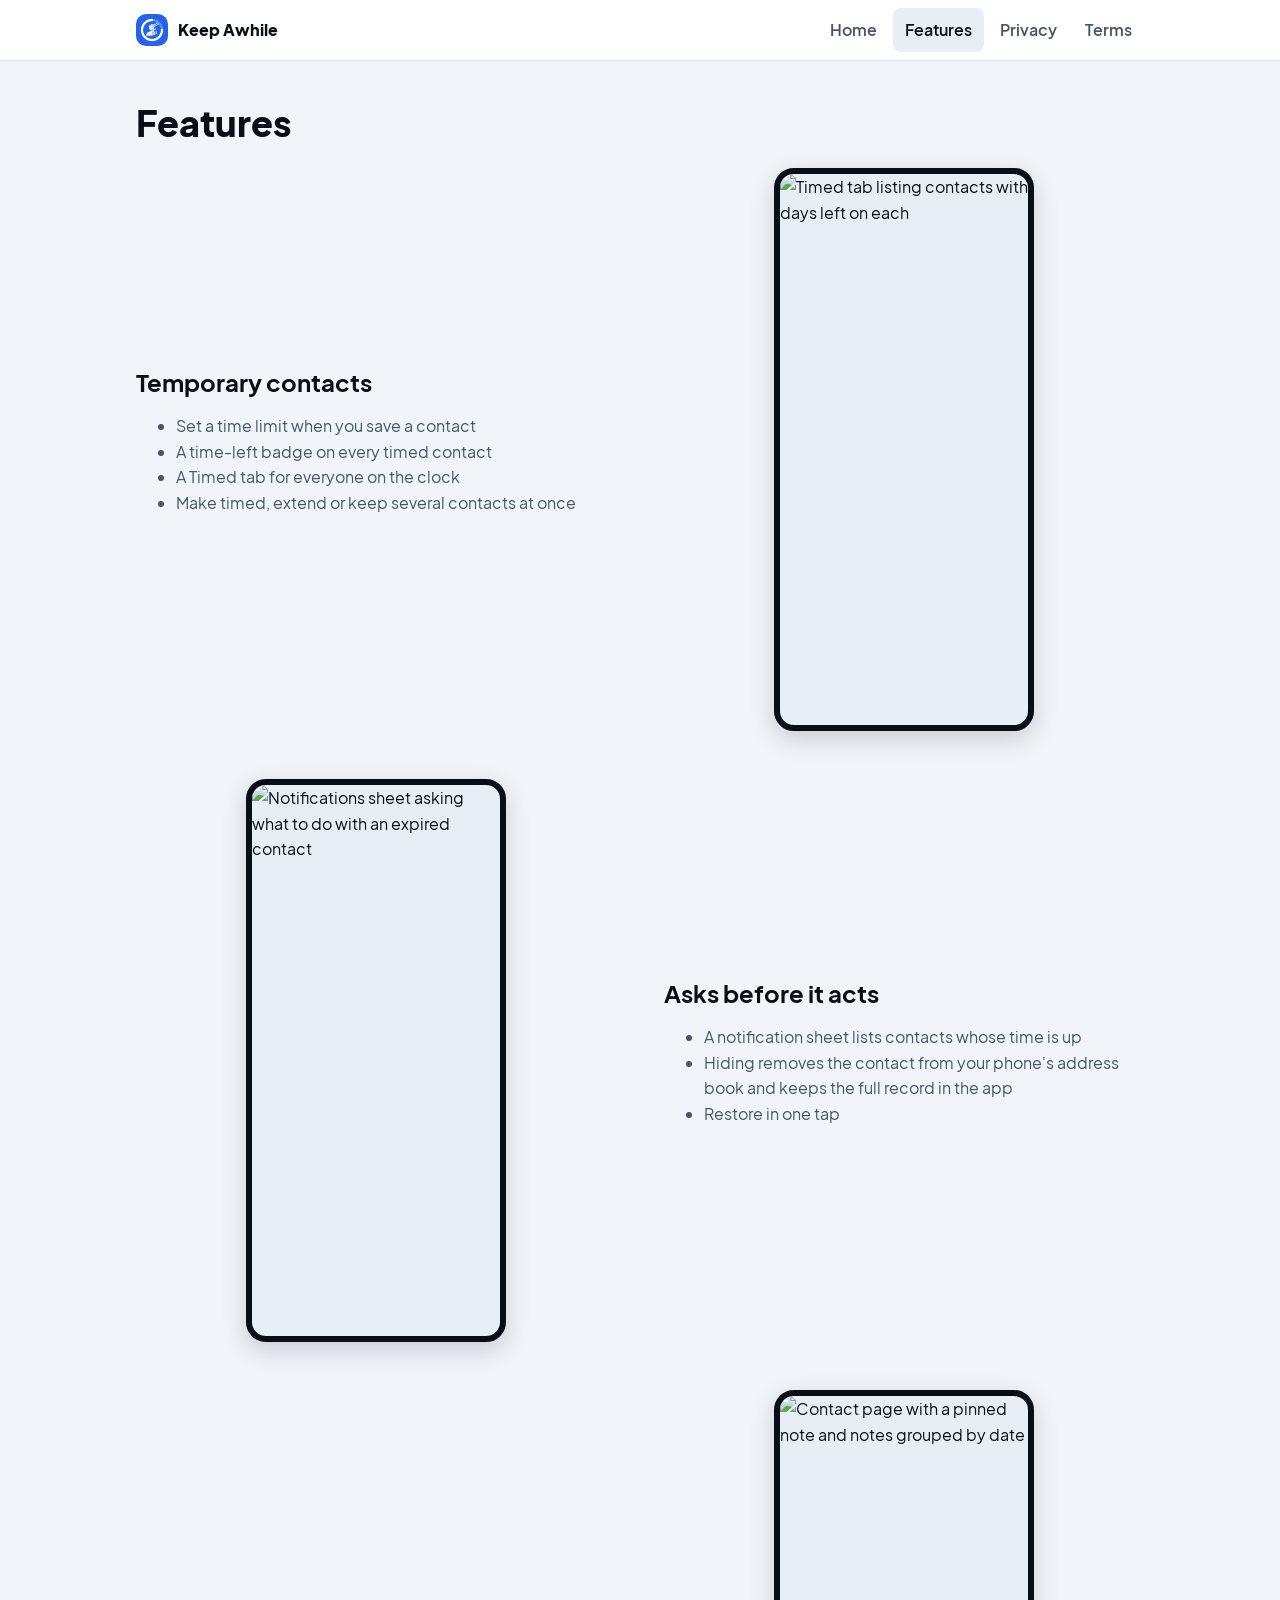
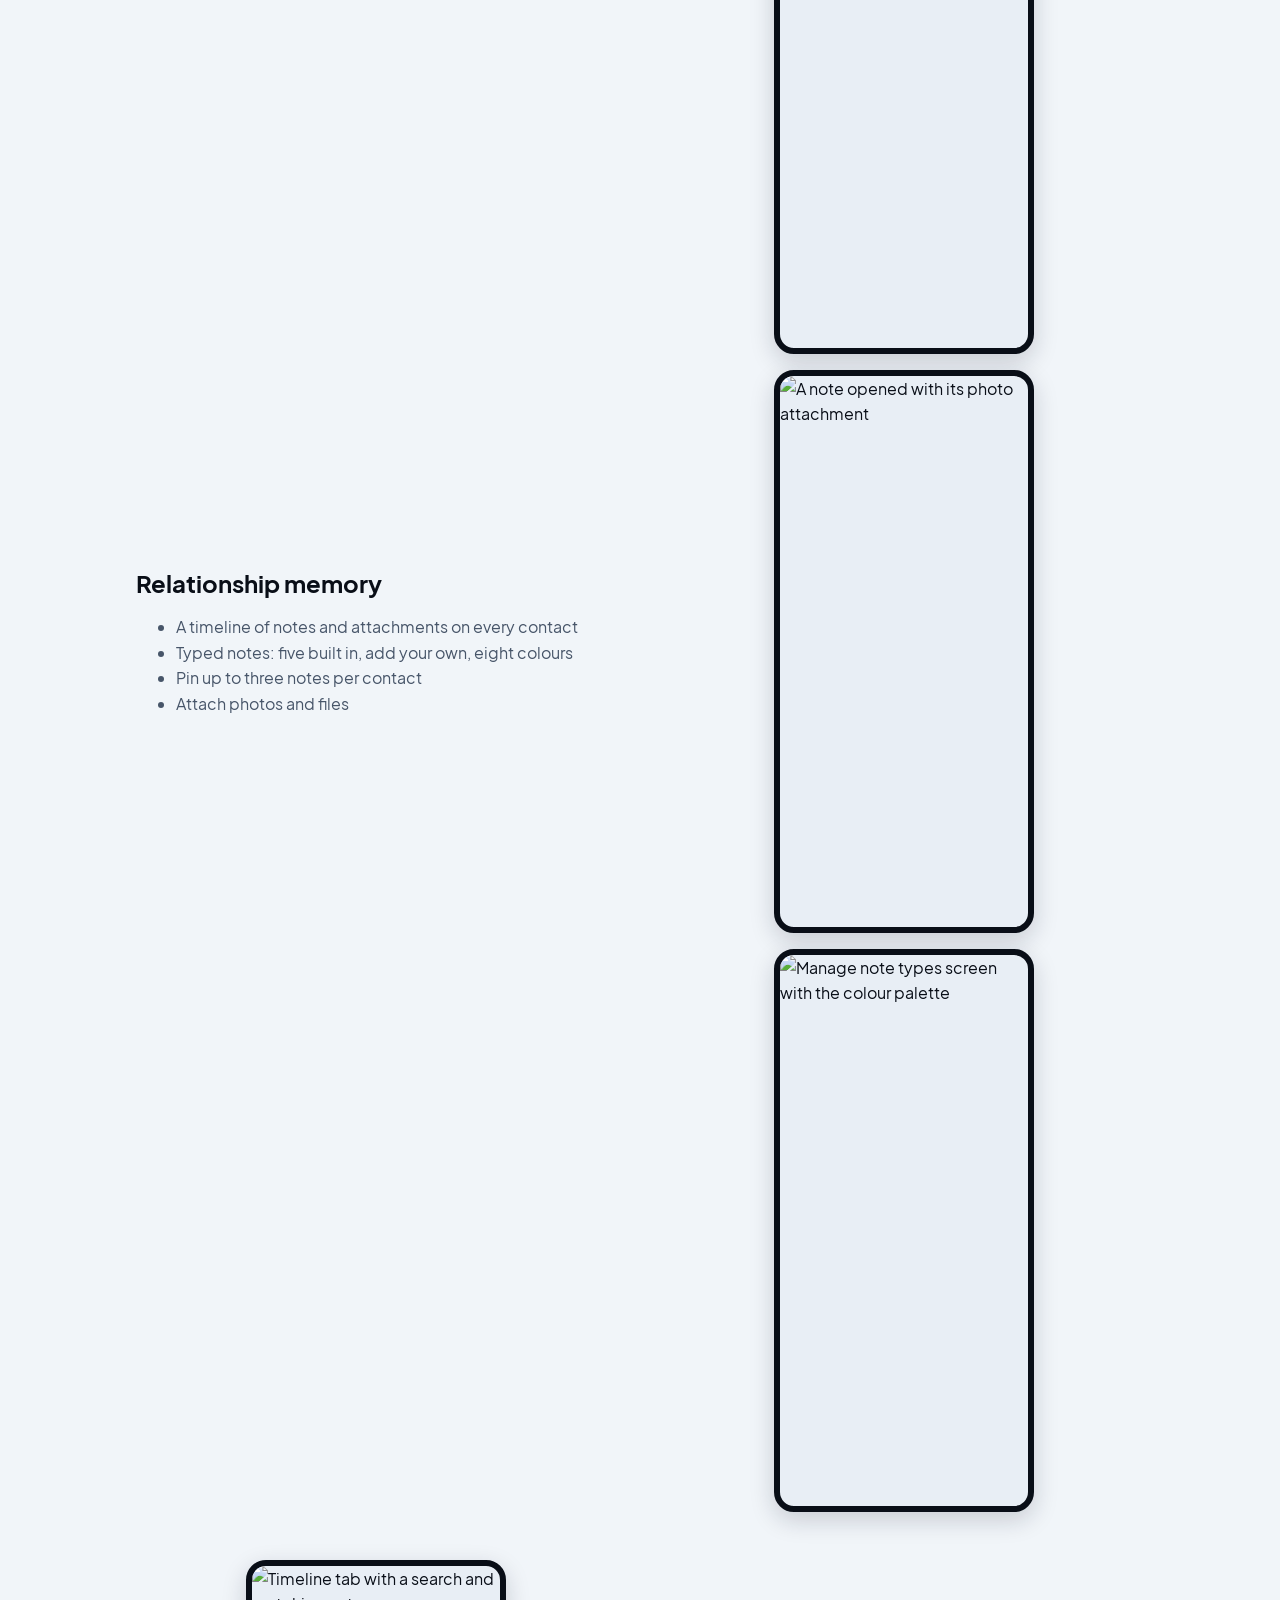
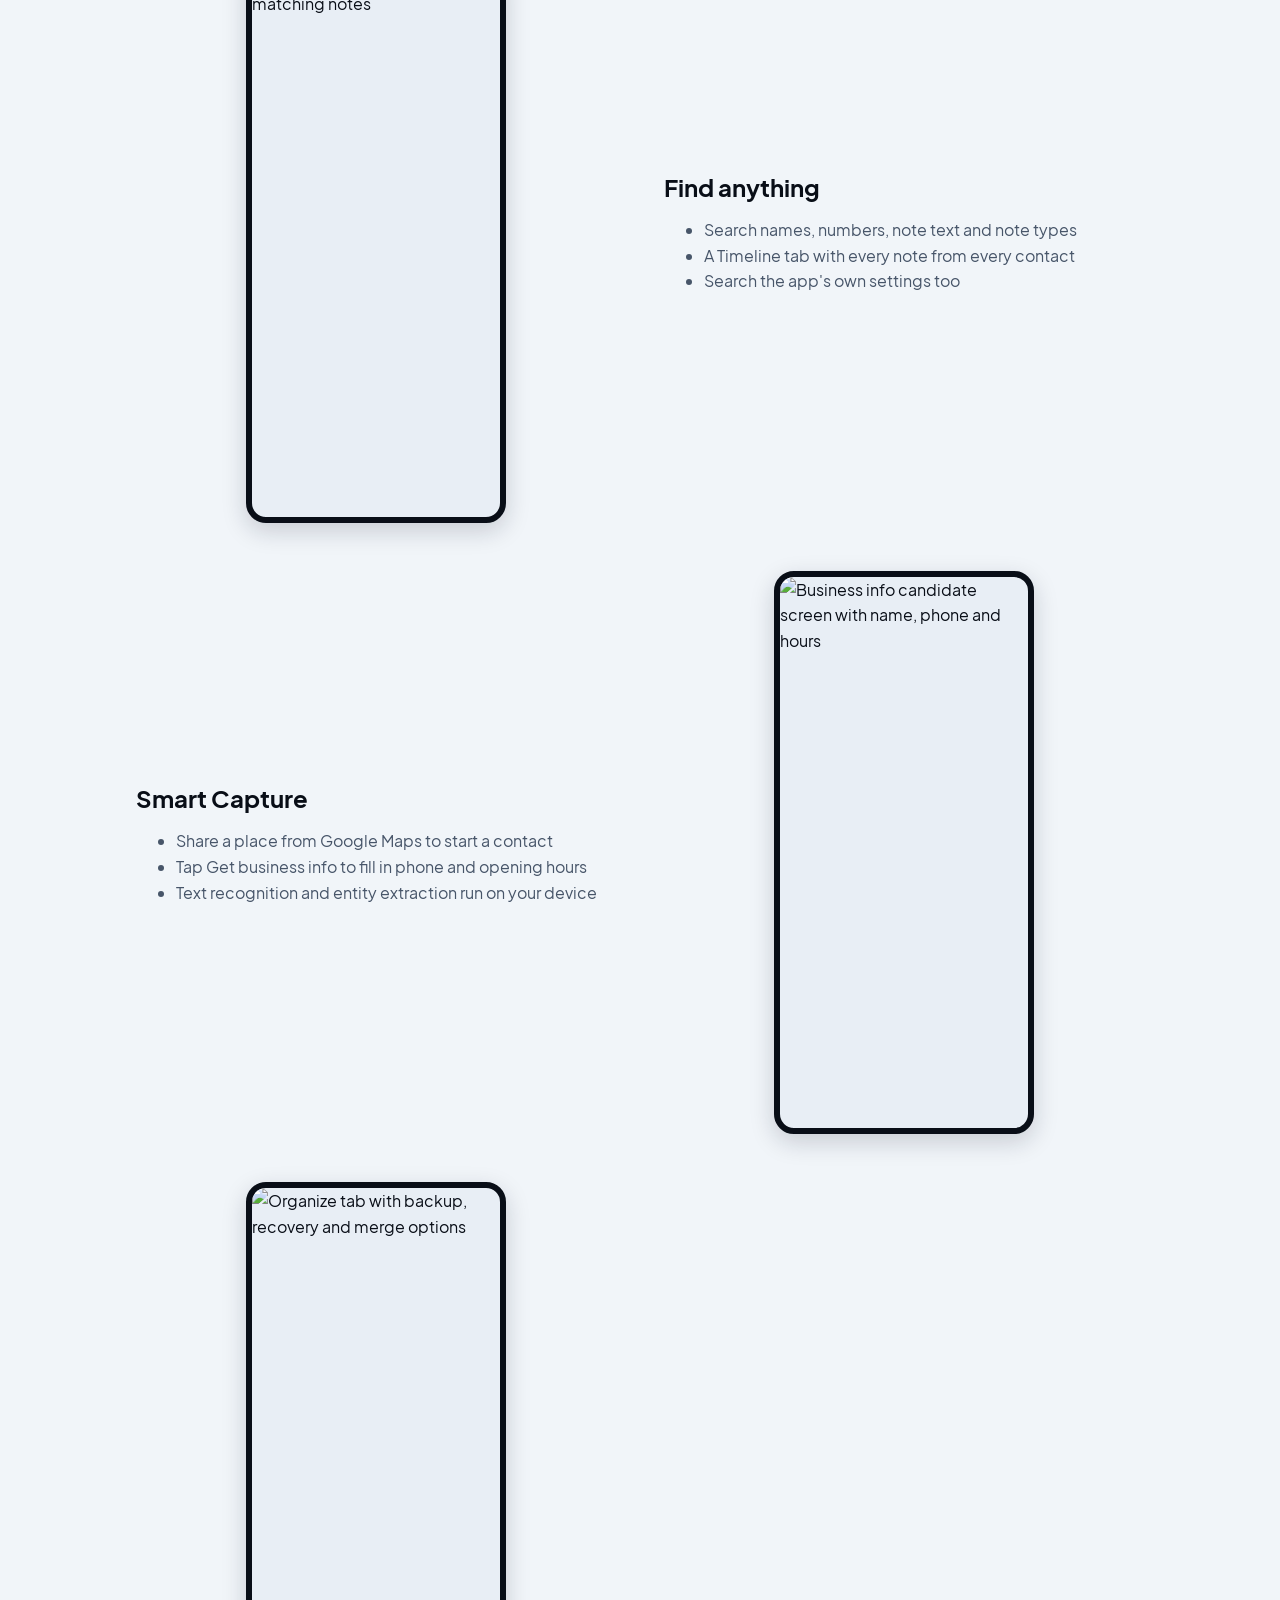
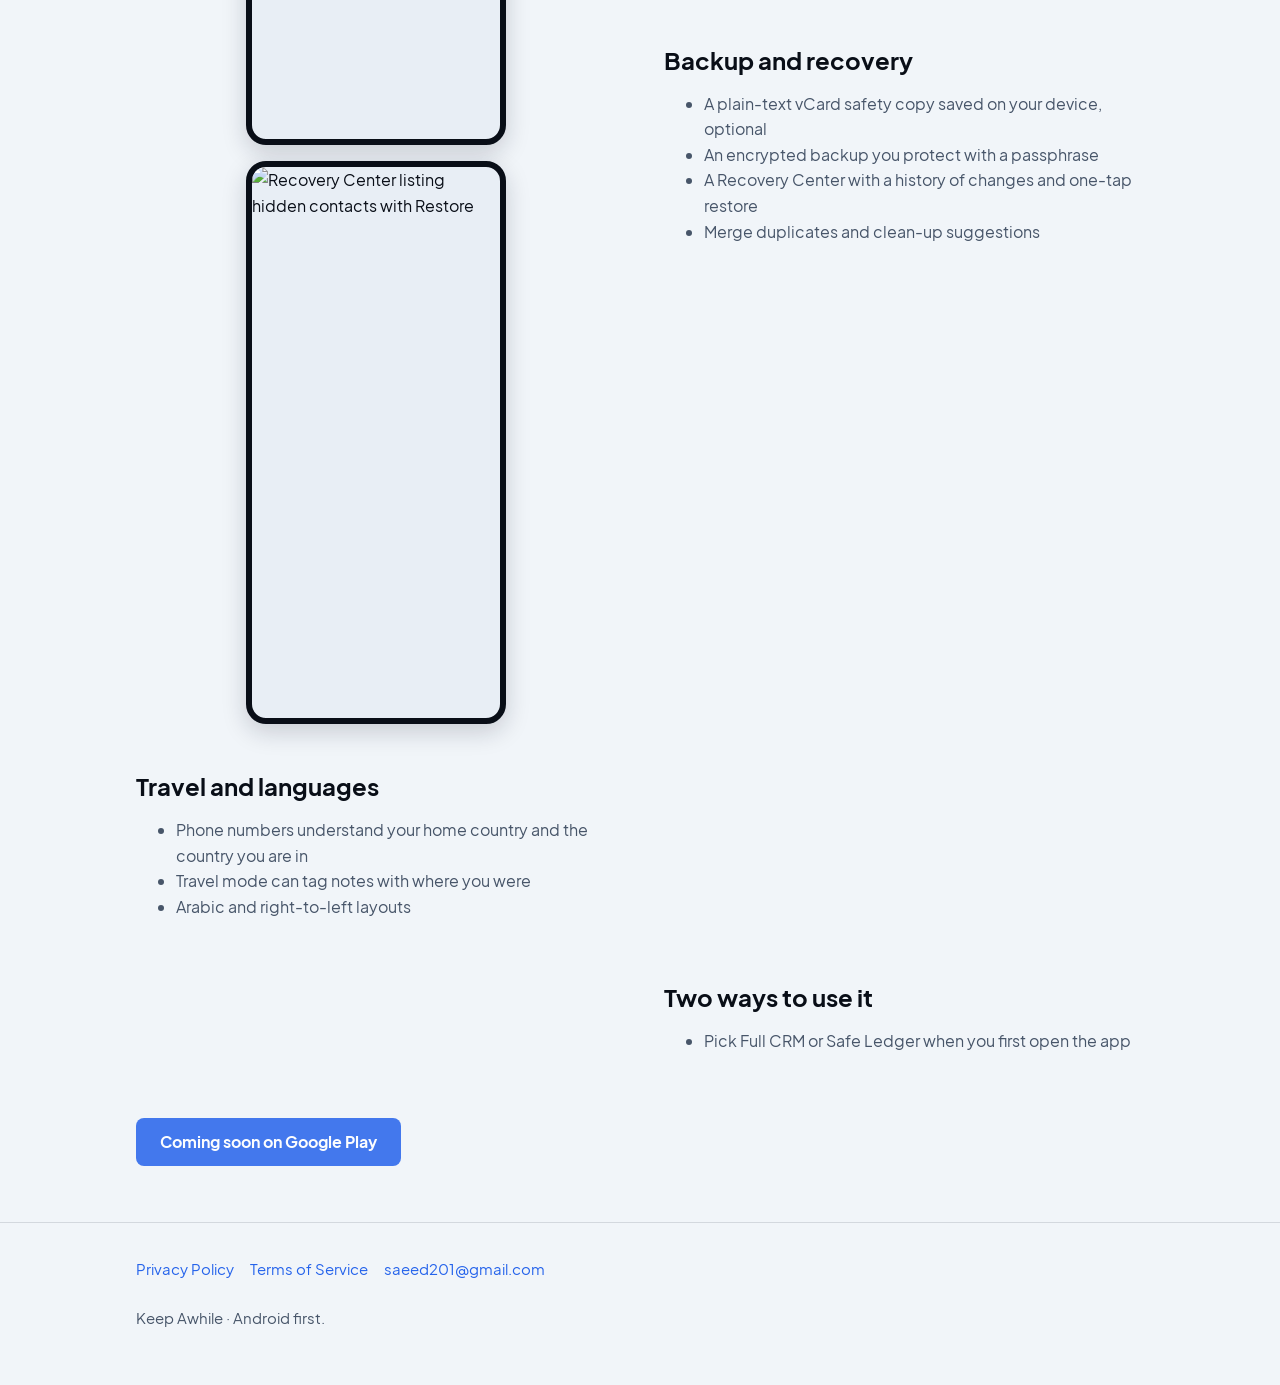
==== features.html @ a50b5076 "Task 4-5: landing page and features page Screenshots are referenced but not yet captured (check scri" ====
<!DOCTYPE html>
<html lang="en">
<head>
  <meta charset="UTF-8">
  <meta name="viewport" content="width=device-width, initial-scale=1.0">
  <title>Features — Keep Awhile</title>
  <meta name="description" content="Everything Keep Awhile does: temporary contacts, a timeline of notes, search, Smart Capture, backups and recovery.">
  <meta name="theme-color" content="#2563EB">
  <meta property="og:title" content="Features — Keep Awhile">
  <meta property="og:description" content="Everything Keep Awhile does: temporary contacts, a timeline of notes, search, Smart Capture, backups and recovery.">
  <meta property="og:image" content="https://saeed265310.github.io/keepawhile-privacy/assets/og.png">
  <meta property="og:url" content="https://saeed265310.github.io/keepawhile-privacy/features.html">
  <link rel="icon" href="assets/icon.png">
  <link rel="stylesheet" href="assets/style.css">
</head>
<body>
<a class="skip" href="#main">Skip to content</a>
<header class="site-header">
  <div class="wrap">
    <a class="brand" href="index.html"><img src="assets/icon.png" alt="" width="32" height="32">Keep Awhile</a>
    <nav aria-label="Main"><ul>
      <li><a href="index.html">Home</a></li>
      <li><a href="features.html" aria-current="page">Features</a></li>
      <li><a href="privacy-policy.html">Privacy</a></li>
      <li><a href="terms.html">Terms</a></li>
    </ul></nav>
  </div>
</header>
<main id="main">
<section class="section">
  <div class="wrap">
    <h1 class="section-title" style="font-size:2.25rem">Features</h1>
    <div class="feature-row">
      <div class="text">
        <h2>Temporary contacts</h2>
        <ul>
          <li>Set a time limit when you save a contact</li>
          <li>A time-left badge on every timed contact</li>
          <li>A Timed tab for everyone on the clock</li>
          <li>Make timed, extend or keep several contacts at once</li>
        </ul>
      </div>
      <div class="shots">
        <img class="phone" src="assets/screenshots/02-temporary.png" alt="Timed tab listing contacts with days left on each" width="1080" height="2400" loading="lazy">
      </div>
    </div>
    <div class="feature-row flip">
      <div class="text">
        <h2>Asks before it acts</h2>
        <ul>
          <li>A notification sheet lists contacts whose time is up</li>
          <li>Hiding removes the contact from your phone's address book and keeps the full record in the app</li>
          <li>Restore in one tap</li>
        </ul>
      </div>
      <div class="shots">
        <img class="phone" src="assets/screenshots/03-expiry-nudge.png" alt="Notifications sheet asking what to do with an expired contact" width="1080" height="2400" loading="lazy">
      </div>
    </div>
    <div class="feature-row">
      <div class="text">
        <h2>Relationship memory</h2>
        <ul>
          <li>A timeline of notes and attachments on every contact</li>
          <li>Typed notes: five built in, add your own, eight colours</li>
          <li>Pin up to three notes per contact</li>
          <li>Attach photos and files</li>
        </ul>
      </div>
      <div class="shots">
        <img class="phone" src="assets/screenshots/04-contact-detail.png" alt="Contact page with a pinned note and notes grouped by date" width="1080" height="2400" loading="lazy">
        <img class="phone" src="assets/screenshots/05-note-view.png" alt="A note opened with its photo attachment" width="1080" height="2400" loading="lazy">
        <img class="phone" src="assets/screenshots/06-note-types.png" alt="Manage note types screen with the colour palette" width="1080" height="2400" loading="lazy">
      </div>
    </div>
    <div class="feature-row flip">
      <div class="text">
        <h2>Find anything</h2>
        <ul>
          <li>Search names, numbers, note text and note types</li>
          <li>A Timeline tab with every note from every contact</li>
          <li>Search the app's own settings too</li>
        </ul>
      </div>
      <div class="shots">
        <img class="phone" src="assets/screenshots/07-global-timeline.png" alt="Timeline tab with a search and matching notes" width="1080" height="2400" loading="lazy">
      </div>
    </div>
    <div class="feature-row">
      <div class="text">
        <h2>Smart Capture</h2>
        <ul>
          <li>Share a place from Google Maps to start a contact</li>
          <li>Tap Get business info to fill in phone and opening hours</li>
          <li>Text recognition and entity extraction run on your device</li>
        </ul>
      </div>
      <div class="shots">
        <img class="phone" src="assets/screenshots/08-smart-capture.png" alt="Business info candidate screen with name, phone and hours" width="1080" height="2400" loading="lazy">
      </div>
    </div>
    <div class="feature-row flip">
      <div class="text">
        <h2>Backup and recovery</h2>
        <ul>
          <li>A plain-text vCard safety copy saved on your device, optional</li>
          <li>An encrypted backup you protect with a passphrase</li>
          <li>A Recovery Center with a history of changes and one-tap restore</li>
          <li>Merge duplicates and clean-up suggestions</li>
        </ul>
      </div>
      <div class="shots">
        <img class="phone" src="assets/screenshots/09-organize.png" alt="Organize tab with backup, recovery and merge options" width="1080" height="2400" loading="lazy">
        <img class="phone" src="assets/screenshots/10-recovery-restore.png" alt="Recovery Center listing hidden contacts with Restore" width="1080" height="2400" loading="lazy">
      </div>
    </div>
    <div class="feature-row">
      <div class="text">
        <h2>Travel and languages</h2>
        <ul>
          <li>Phone numbers understand your home country and the country you are in</li>
          <li>Travel mode can tag notes with where you were</li>
          <li>Arabic and right-to-left layouts</li>
        </ul>
      </div>
      <div class="shots">
        
      </div>
    </div>
    <div class="feature-row flip">
      <div class="text">
        <h2>Two ways to use it</h2>
        <ul>
          <li>Pick Full CRM or Safe Ledger when you first open the app</li>
        </ul>
      </div>
      <div class="shots">
        
      </div>
    </div>
    <p style="margin-top:48px"><!-- STORE-LINK -->
      <span class="btn" aria-disabled="true">Coming soon on Google Play</span></p>
  </div>
</section>
</main>
<footer class="site-footer">
  <div class="wrap">
    <ul>
      <li><a href="privacy-policy.html">Privacy Policy</a></li>
      <li><a href="terms.html">Terms of Service</a></li>
      <li><a href="mailto:saeed201@gmail.com">saeed201@gmail.com</a></li>
    </ul>
    <p>Keep Awhile &middot; Android first.</p>
  </div>
</footer>
</body>
</html>
---- assets/style.css ----
@font-face { font-family: "Plus Jakarta Sans"; font-weight: 400; font-display: swap; src: url("fonts/PlusJakartaSans-Regular.ttf") format("truetype"); }
@font-face { font-family: "Plus Jakarta Sans"; font-weight: 600; font-display: swap; src: url("fonts/PlusJakartaSans-SemiBold.ttf") format("truetype"); }
@font-face { font-family: "Plus Jakarta Sans"; font-weight: 700; font-display: swap; src: url("fonts/PlusJakartaSans-Bold.ttf") format("truetype"); }
@font-face { font-family: "Plus Jakarta Sans"; font-weight: 800; font-display: swap; src: url("fonts/PlusJakartaSans-ExtraBold.ttf") format("truetype"); }

:root {
  --bg: #F1F5F9;
  --card: #FFFFFF;
  --card-subtle: #E8EEF5;
  --text: #090E17;
  --muted: #475569;
  --accent: #2563EB;
  --link: #2563EB;
  --on-accent: #FFFFFF;
  --border: rgba(15, 23, 42, .13);
  --shadow: rgba(15, 23, 42, .18);
  --r-sheet: 20px;
  --r-card: 12px;
  --r-row: 10px;
  --r-button: 8px;
}
@media (prefers-color-scheme: dark) {
  :root {
    --bg: #0B0F17;
    --card: #161E2B;
    --card-subtle: #0F1520;
    --text: #F1F5F9;
    --muted: #94A3B8;
    --link: #38BDF8;
    --border: rgba(255, 255, 255, .13);
    --shadow: rgba(0, 0, 0, .6);
  }
}

* { box-sizing: border-box; }
body {
  margin: 0;
  font-family: "Plus Jakarta Sans", system-ui, -apple-system, "Segoe UI", Roboto, sans-serif;
  line-height: 1.6;
  color: var(--text);
  background: var(--bg);
}
img { max-width: 100%; height: auto; }
a { color: var(--link); text-decoration: none; }
a:hover { text-decoration: underline; }
:focus-visible { outline: 2px solid var(--link); outline-offset: 2px; }
.wrap { max-width: 1040px; margin-inline: auto; padding-inline: 16px; }

.skip { position: absolute; inset-inline-start: 16px; top: -100px; background: var(--accent); color: var(--on-accent); padding: 10px 16px; border-radius: var(--r-button); z-index: 10; }
.skip:focus { top: 8px; }

.site-header { background: var(--card); border-bottom: 1px solid var(--border); }
.site-header .wrap { display: flex; flex-wrap: wrap; align-items: center; justify-content: space-between; gap: 4px 16px; padding-block: 8px; }
.brand { display: flex; align-items: center; gap: 10px; min-height: 44px; font-weight: 800; color: var(--text); }
.brand img { border-radius: var(--r-row); }
nav ul { display: flex; flex-wrap: wrap; gap: 0 4px; list-style: none; margin: 0; padding: 0; }
nav a { display: inline-flex; align-items: center; min-height: 44px; padding-inline: 12px; font-weight: 600; color: var(--muted); border-radius: var(--r-button); }
nav a[aria-current="page"] { color: var(--text); background: var(--card-subtle); }

h1, h2, h3 { line-height: 1.2; }
.hero { padding-block: 56px 40px; text-align: center; }
.hero h1 { font-size: clamp(2rem, 6vw, 3.25rem); font-weight: 800; margin: 0 0 16px; }
.hero p { max-width: 36em; margin: 0 auto 24px; font-size: 1.15rem; color: var(--muted); }
.btn { display: inline-flex; align-items: center; justify-content: center; min-height: 48px; padding-inline: 24px; border-radius: var(--r-button); font-weight: 700; background: var(--accent); color: var(--on-accent); }
.btn[aria-disabled="true"] { cursor: default; opacity: .85; }
.note { display: block; margin-top: 12px; font-size: .9rem; color: var(--muted); }

.section { padding-block: 40px; }
.section > .wrap > h2, .section-title { font-size: 1.75rem; font-weight: 800; margin: 0 0 24px; }
.feature-row { display: grid; gap: 24px; align-items: center; }
.feature-row + .feature-row { margin-top: 48px; }
.feature-row h2, .feature-row h3 { font-size: 1.5rem; margin: 0 0 12px; }
.feature-row p, .feature-row li { color: var(--muted); }
.feature-row .shots { display: flex; flex-wrap: wrap; gap: 16px; justify-content: center; }
@media (min-width: 800px) {
  .feature-row { grid-template-columns: 1fr 1fr; gap: 48px; }
  .feature-row.flip .text { order: 2; }
}
.phone { width: min(260px, 100%); border: 6px solid var(--text); border-radius: var(--r-sheet); box-shadow: 0 8px 24px var(--shadow); background: var(--card-subtle); }

.grid { display: grid; gap: 16px; grid-template-columns: repeat(auto-fit, minmax(240px, 1fr)); }
.card { background: var(--card); border: 1px solid var(--border); border-radius: var(--r-card); padding: 20px; }
.card h3 { margin: 0 0 8px; font-size: 1.1rem; }
.card p { margin: 0; color: var(--muted); }
.strip { background: var(--card); border-block: 1px solid var(--border); }

details { background: var(--card); border: 1px solid var(--border); border-radius: var(--r-row); padding: 4px 16px; margin-bottom: 8px; }
summary { cursor: pointer; font-weight: 700; min-height: 44px; display: flex; align-items: center; }
details p { margin-block: 0 12px; color: var(--muted); }

.site-footer { border-top: 1px solid var(--border); padding-block: 24px 40px; color: var(--muted); font-size: .95rem; }
.site-footer ul { display: flex; flex-wrap: wrap; gap: 0 16px; list-style: none; margin: 0 0 8px; padding: 0; }
.site-footer a { display: inline-flex; align-items: center; min-height: 44px; }

/* Legal pages (privacy-policy.html, terms.html) */
.legal { max-width: 760px; margin-inline: auto; padding: 24px 16px 48px; }
.legal h1 { font-size: 2rem; margin-bottom: 8px; }
.legal h2 { font-size: 1.35rem; margin-top: 32px; border-bottom: 1px solid var(--border); padding-bottom: 8px; }
.legal .meta { color: var(--muted); font-size: .95rem; margin-bottom: 24px; }
.legal table { width: 100%; border-collapse: collapse; margin: 16px 0; }
.legal th, .legal td { border: 1px solid var(--border); padding: 10px 12px; text-align: start; font-size: .95rem; }
.legal th { background: var(--card); }
.legal ul { padding-inline-start: 20px; }
.legal li { margin-bottom: 6px; }
.legal .highlight { background: var(--card); border-inline-start: 4px solid var(--link); padding: 12px 16px; margin: 16px 0; border-radius: 0 4px 4px 0; }
.legal code { overflow-wrap: anywhere; }
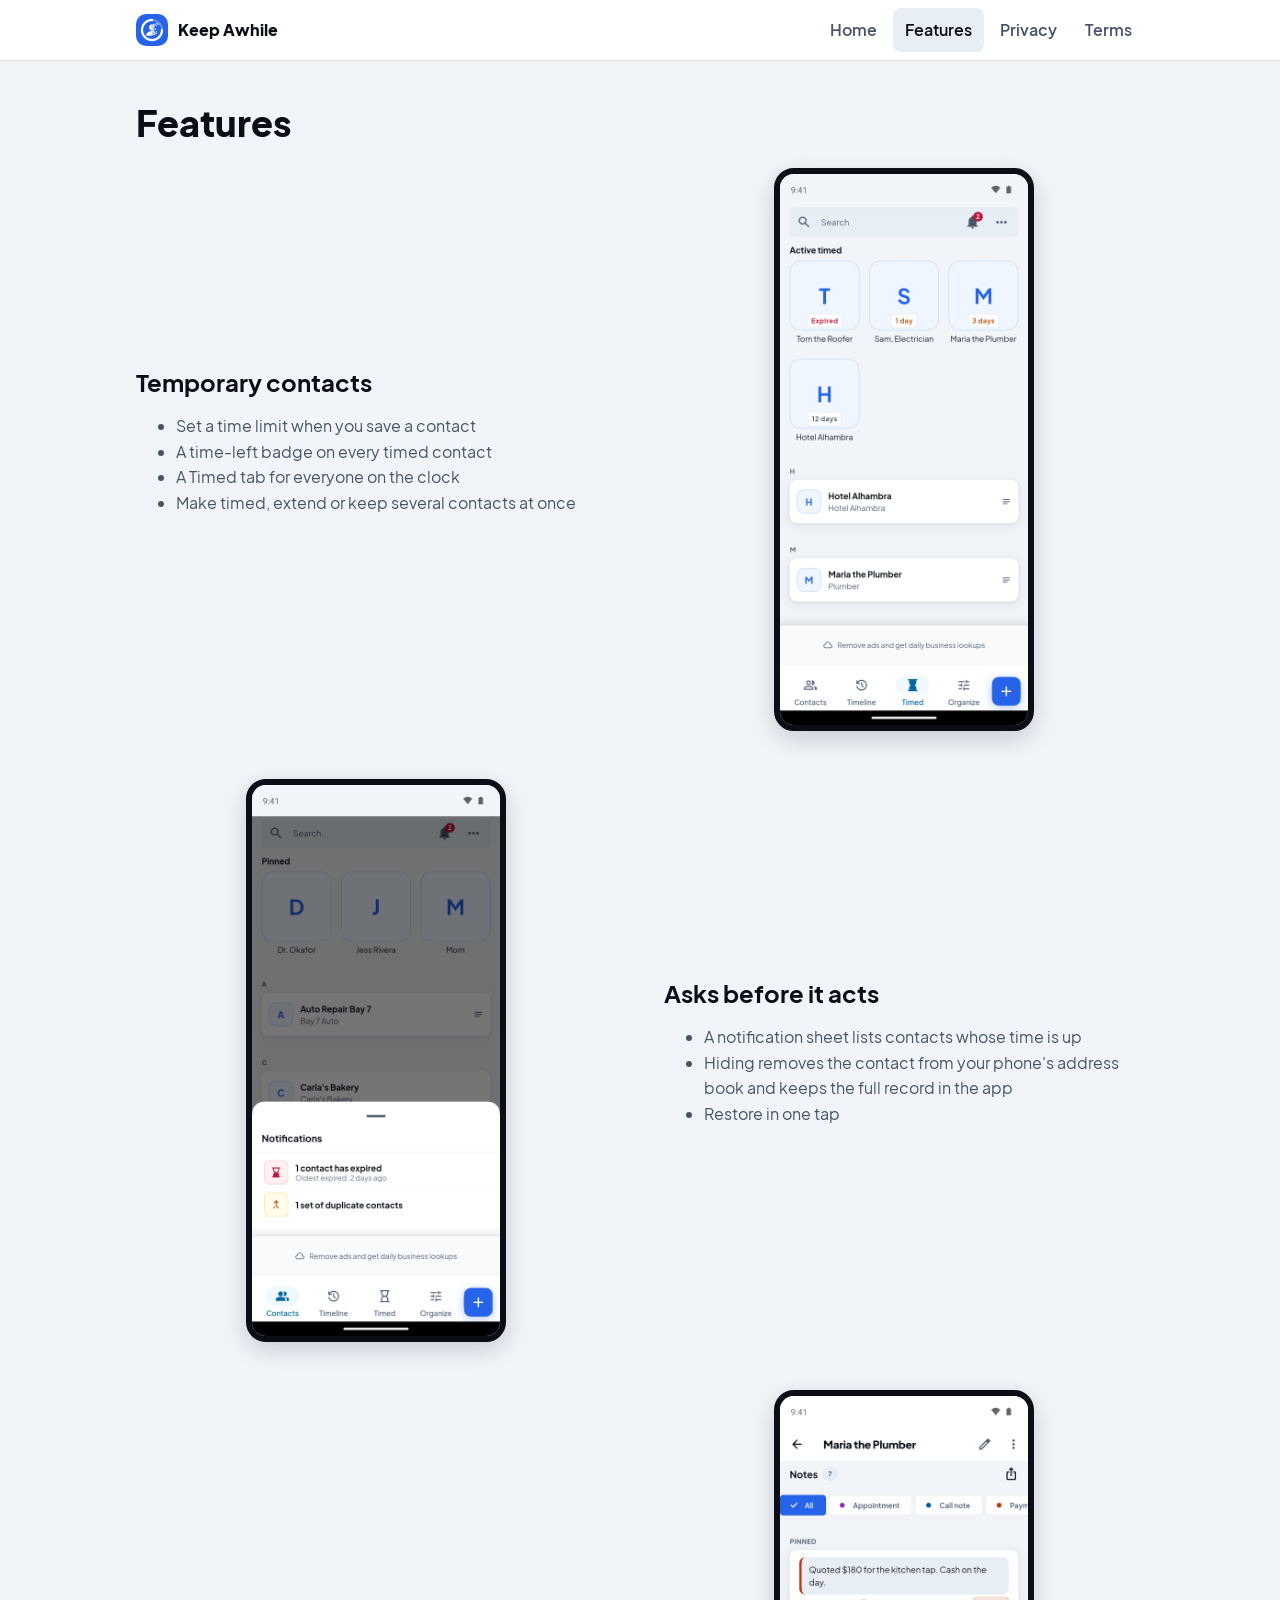
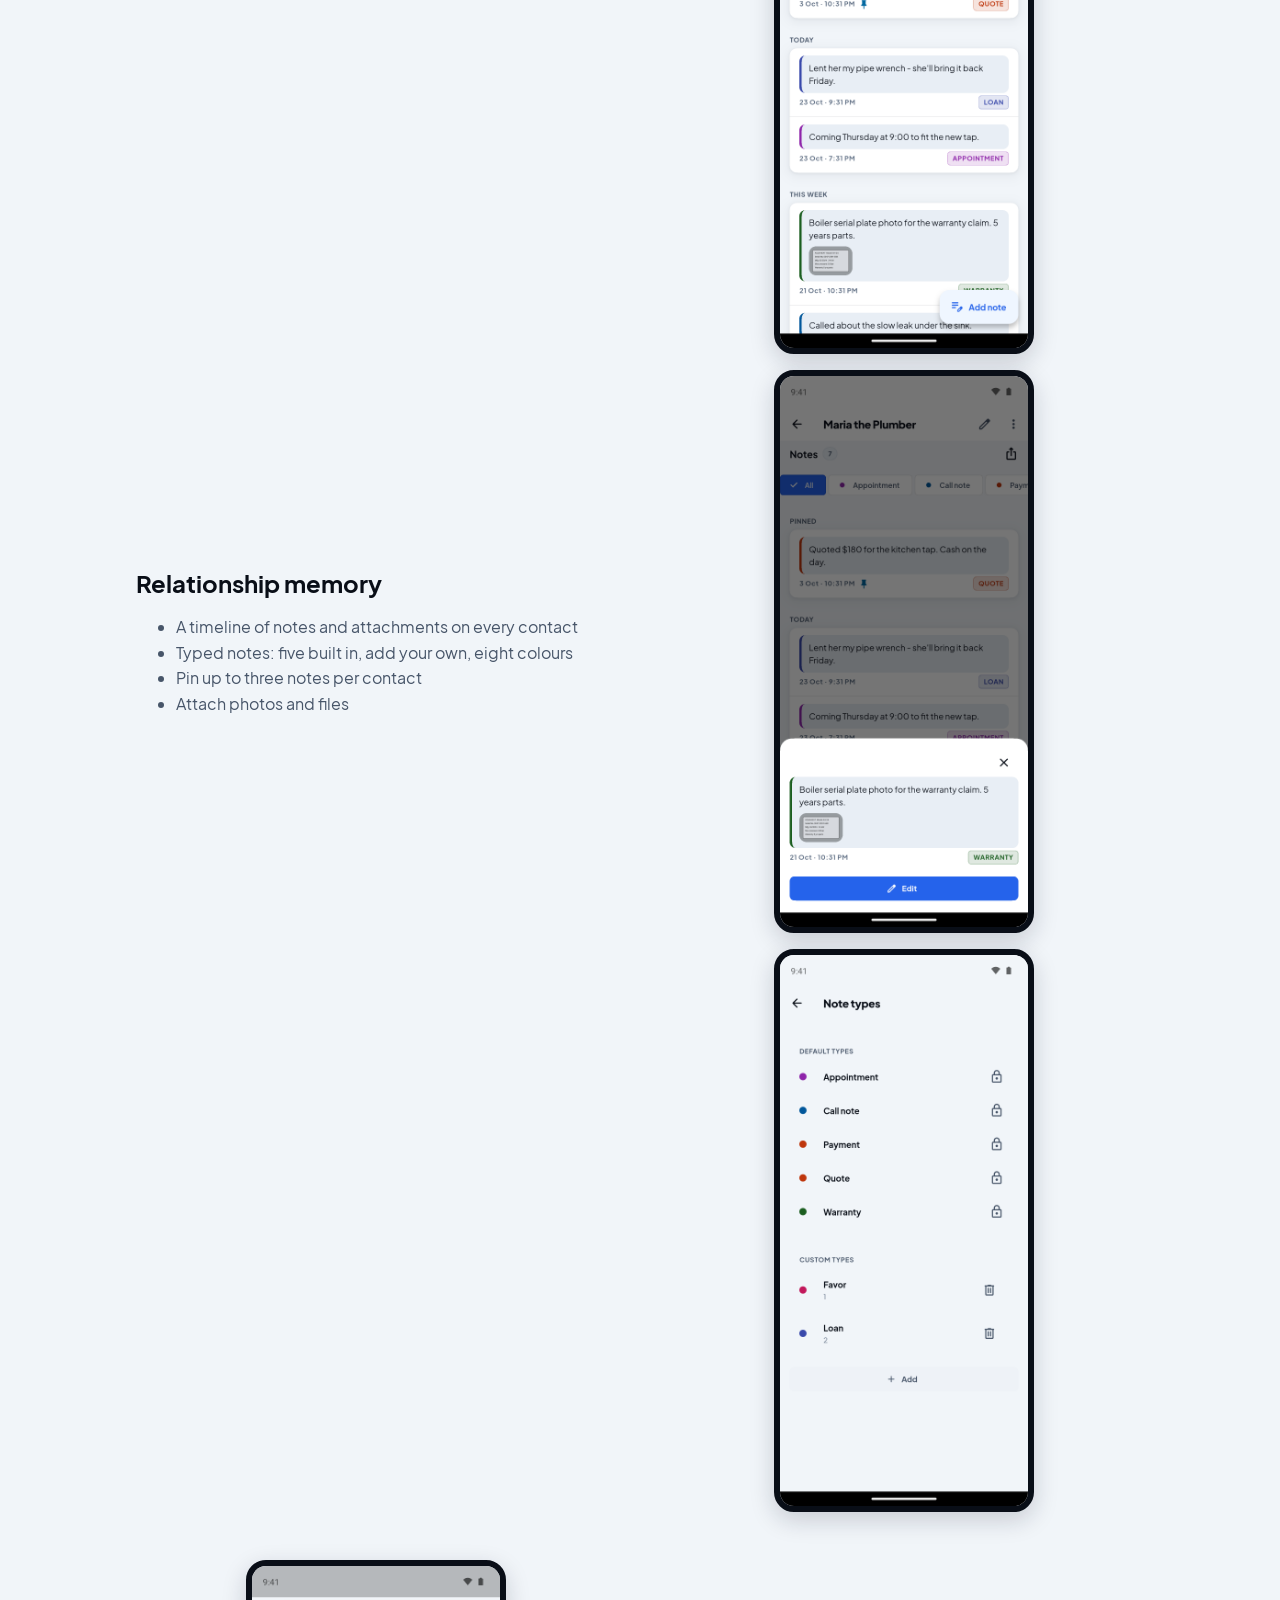
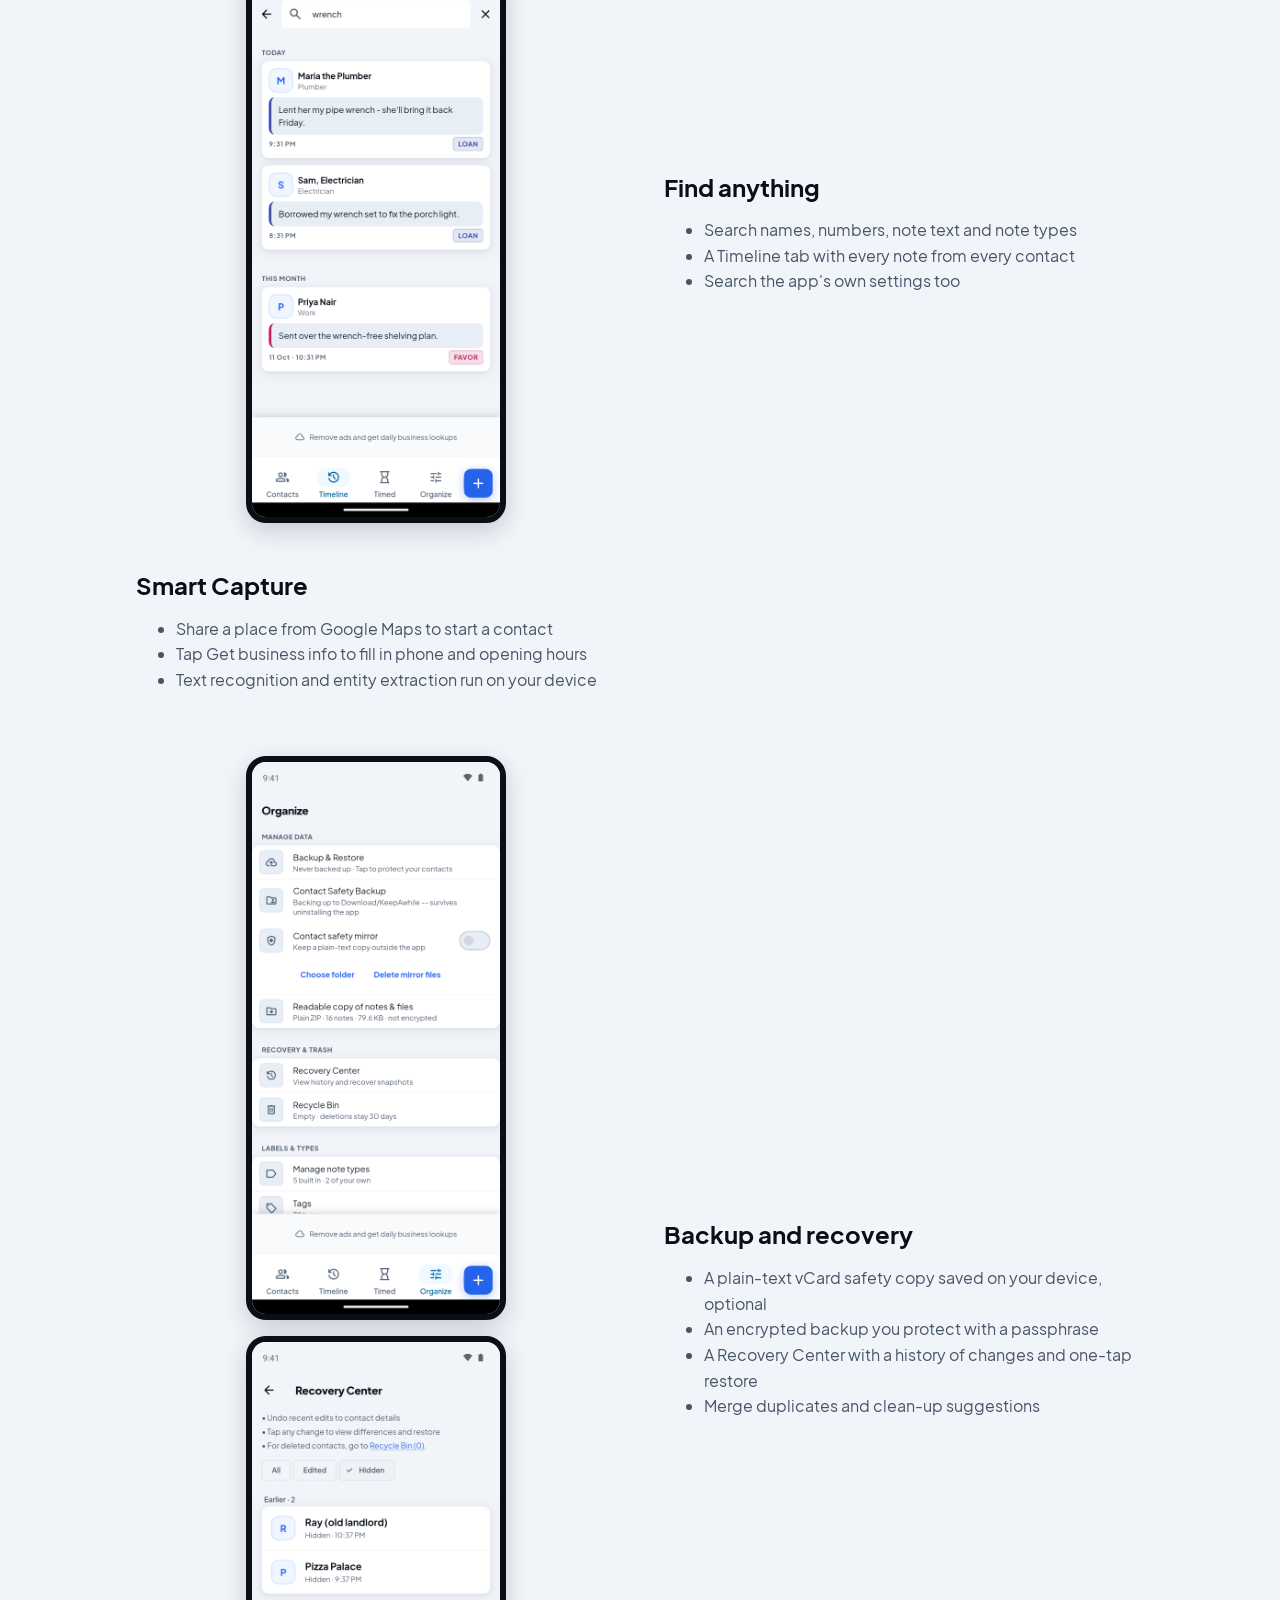
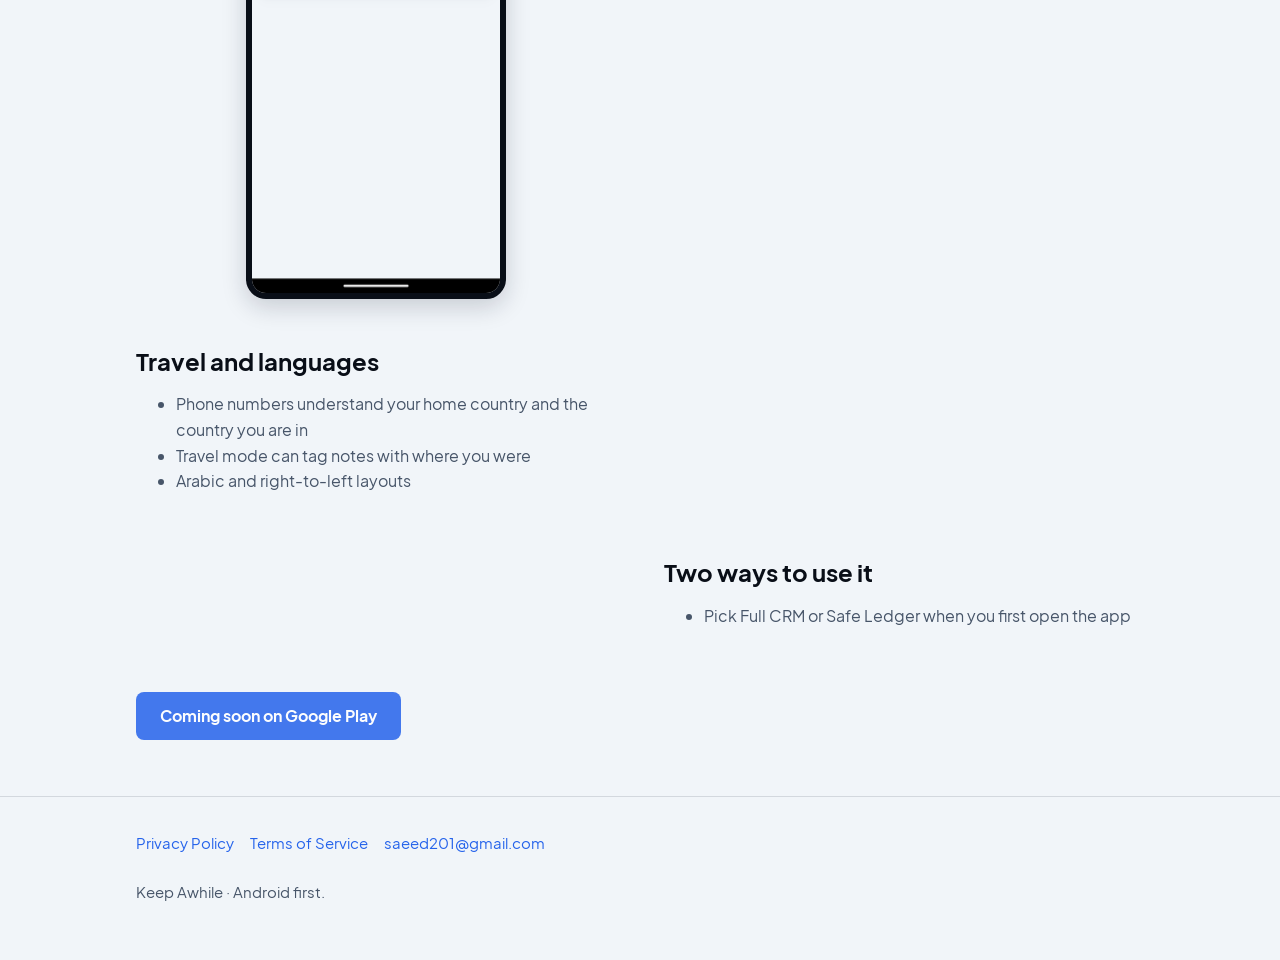
==== commit 49545c0e: "Task 6: add screenshots; drop missing smart-capture shot 08-smart-capture.png was not delivered, so " ====
--- a/features.html
+++ b/features.html
@@ -95,9 +95,6 @@
           <li>Text recognition and entity extraction run on your device</li>
         </ul>
       </div>
-      <div class="shots">
-        <img class="phone" src="assets/screenshots/08-smart-capture.png" alt="Business info candidate screen with name, phone and hours" width="1080" height="2400" loading="lazy">
-      </div>
     </div>
     <div class="feature-row flip">
       <div class="text">
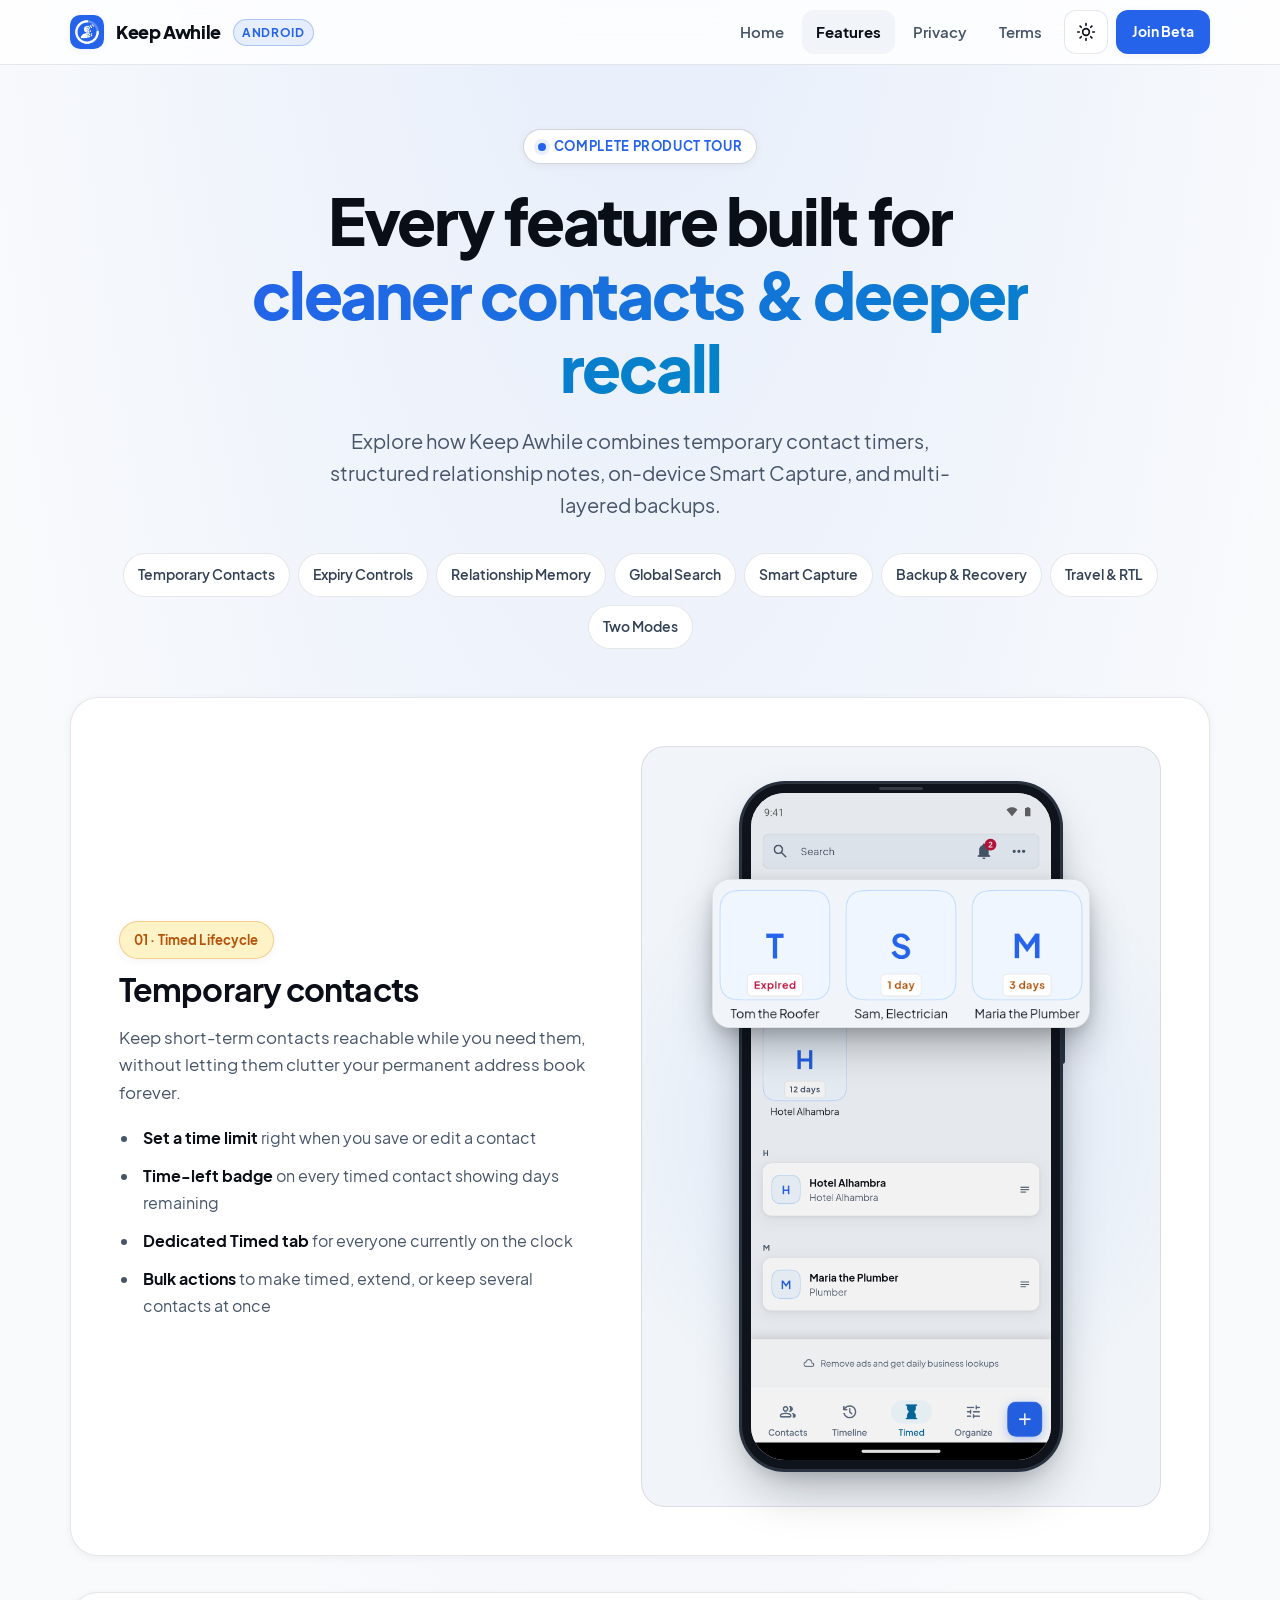
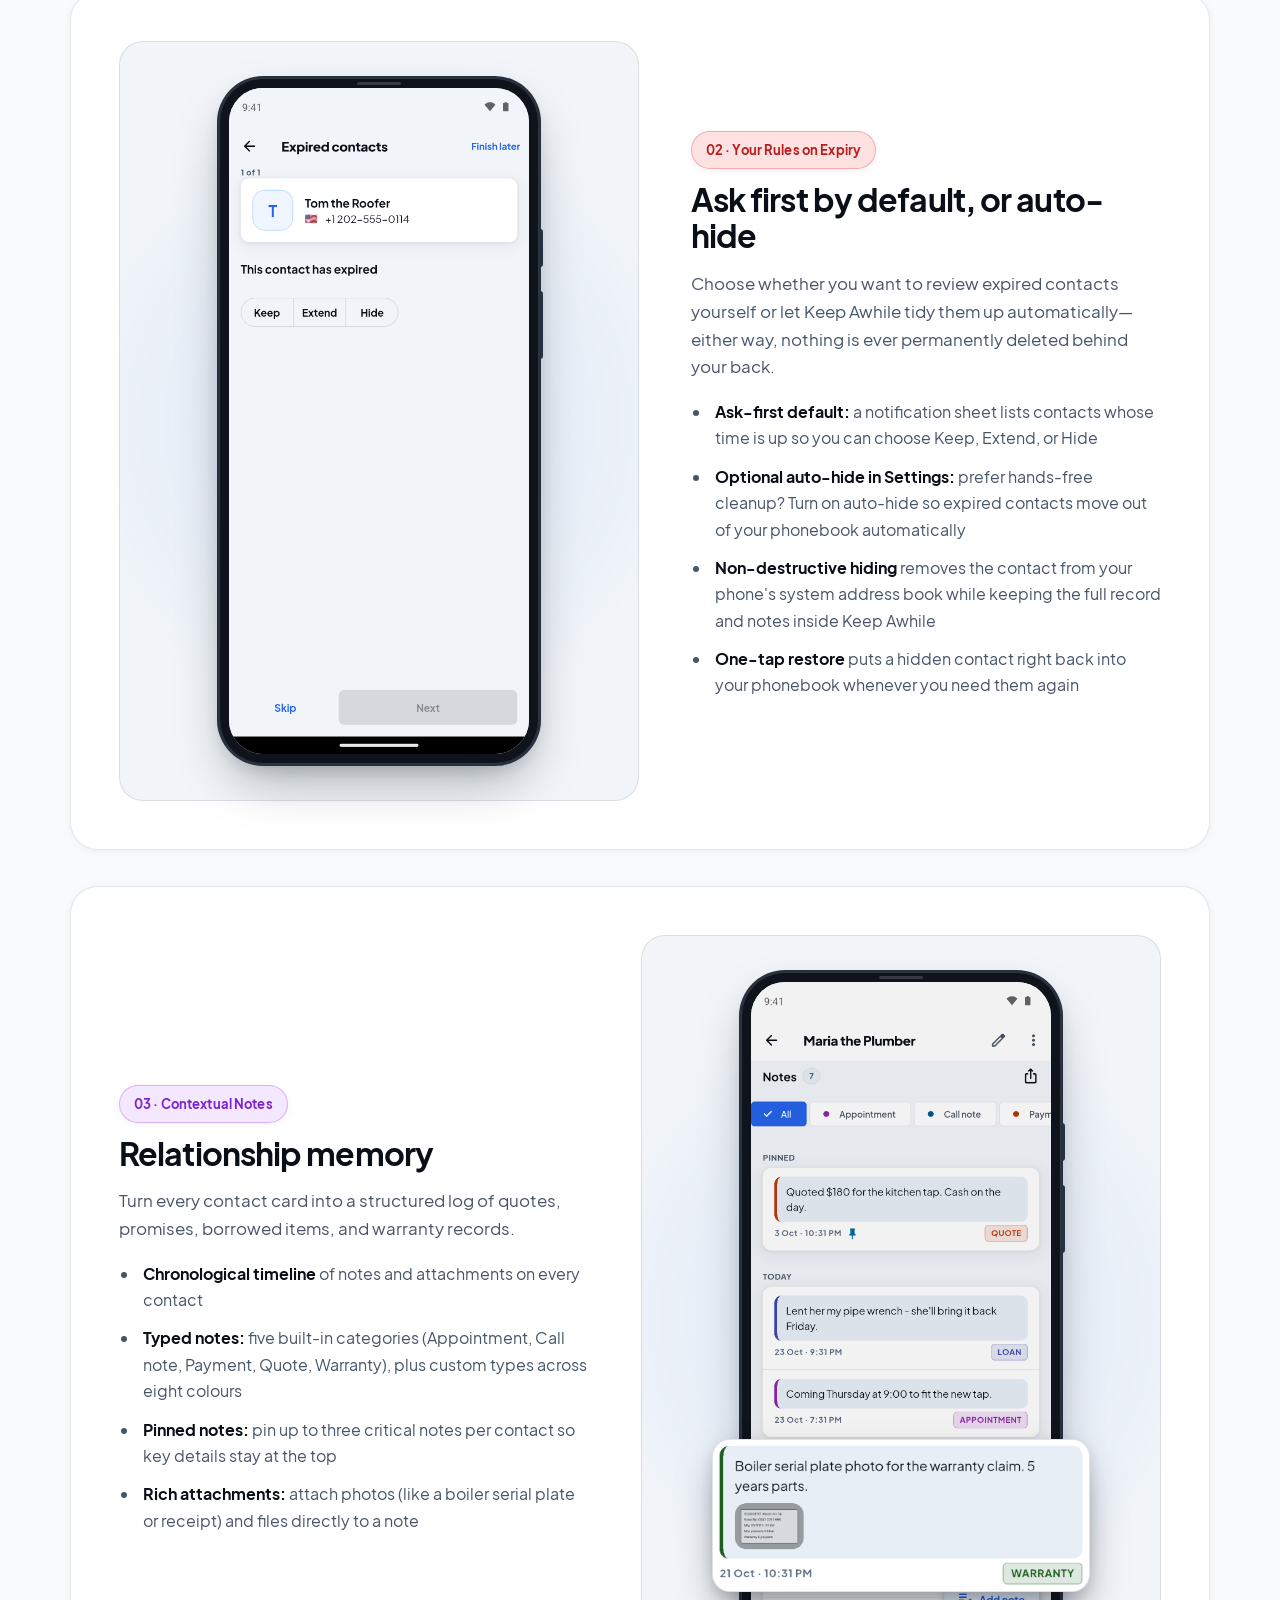
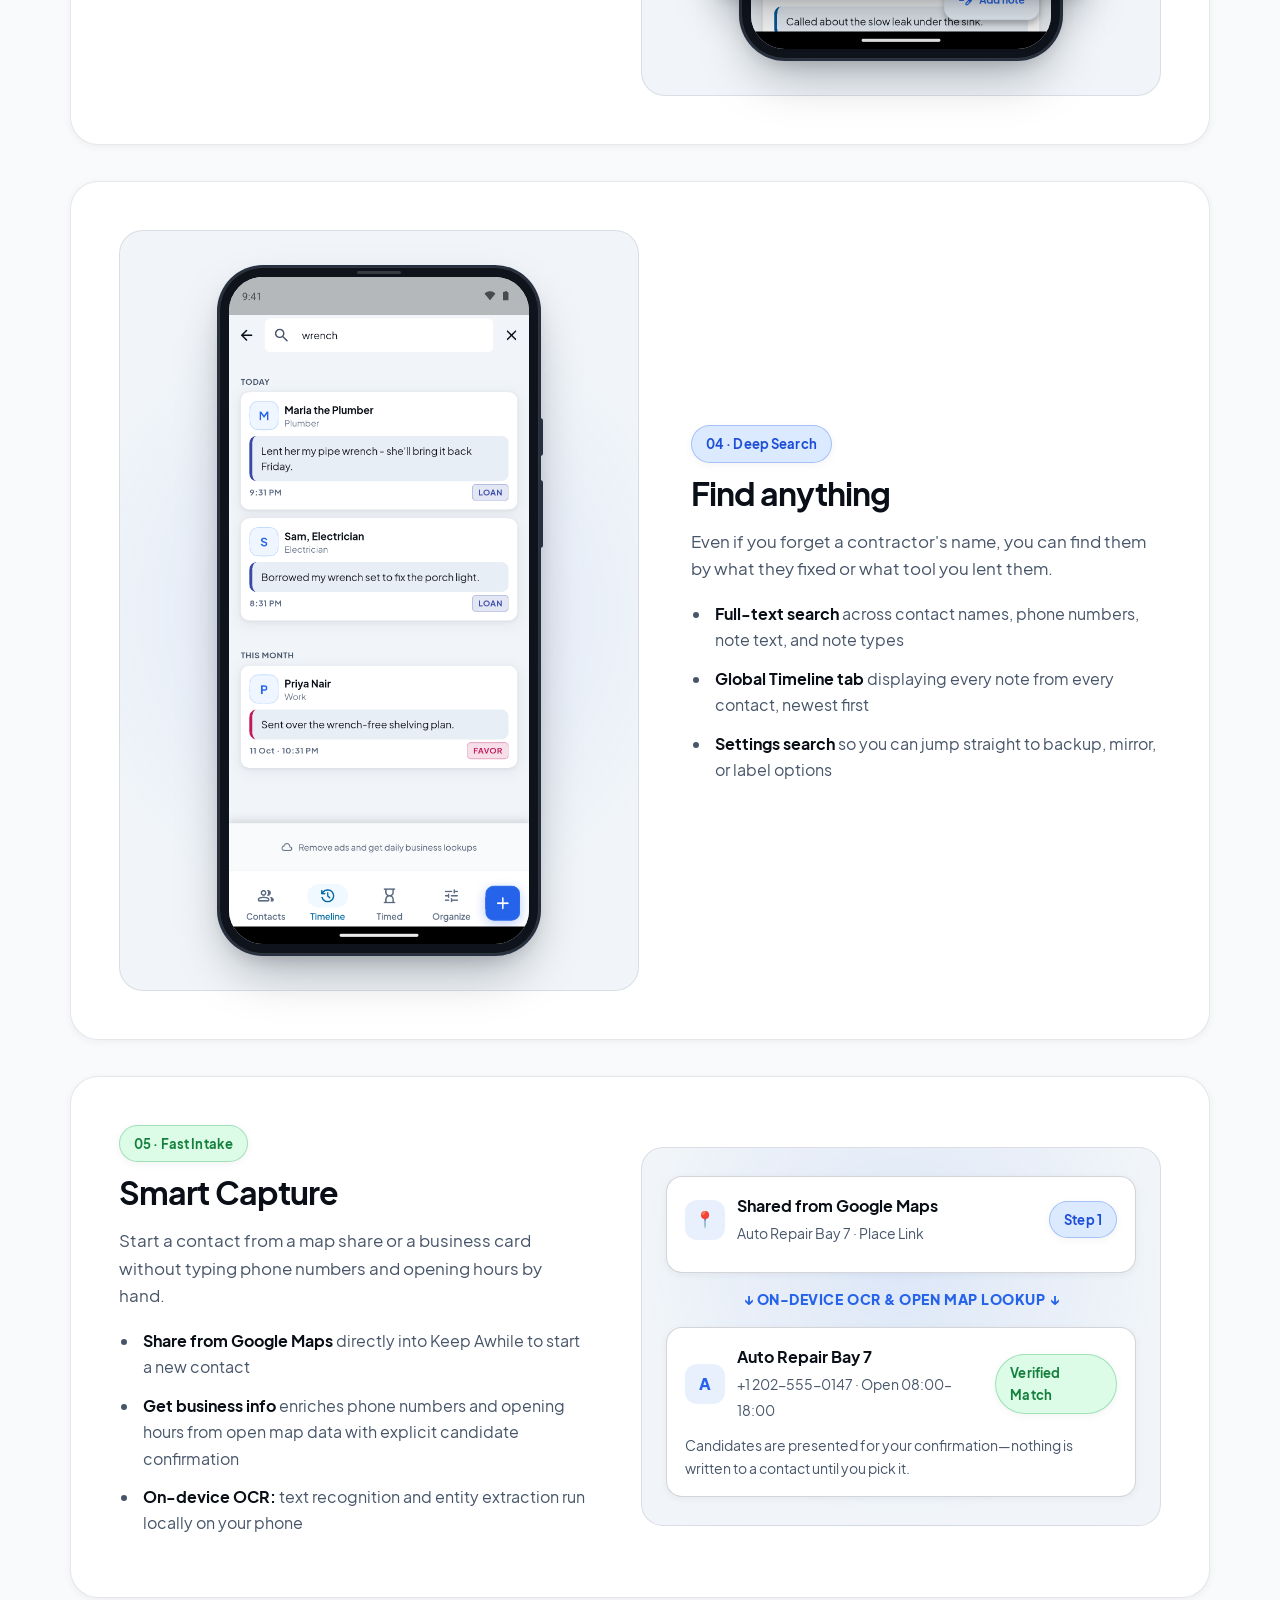
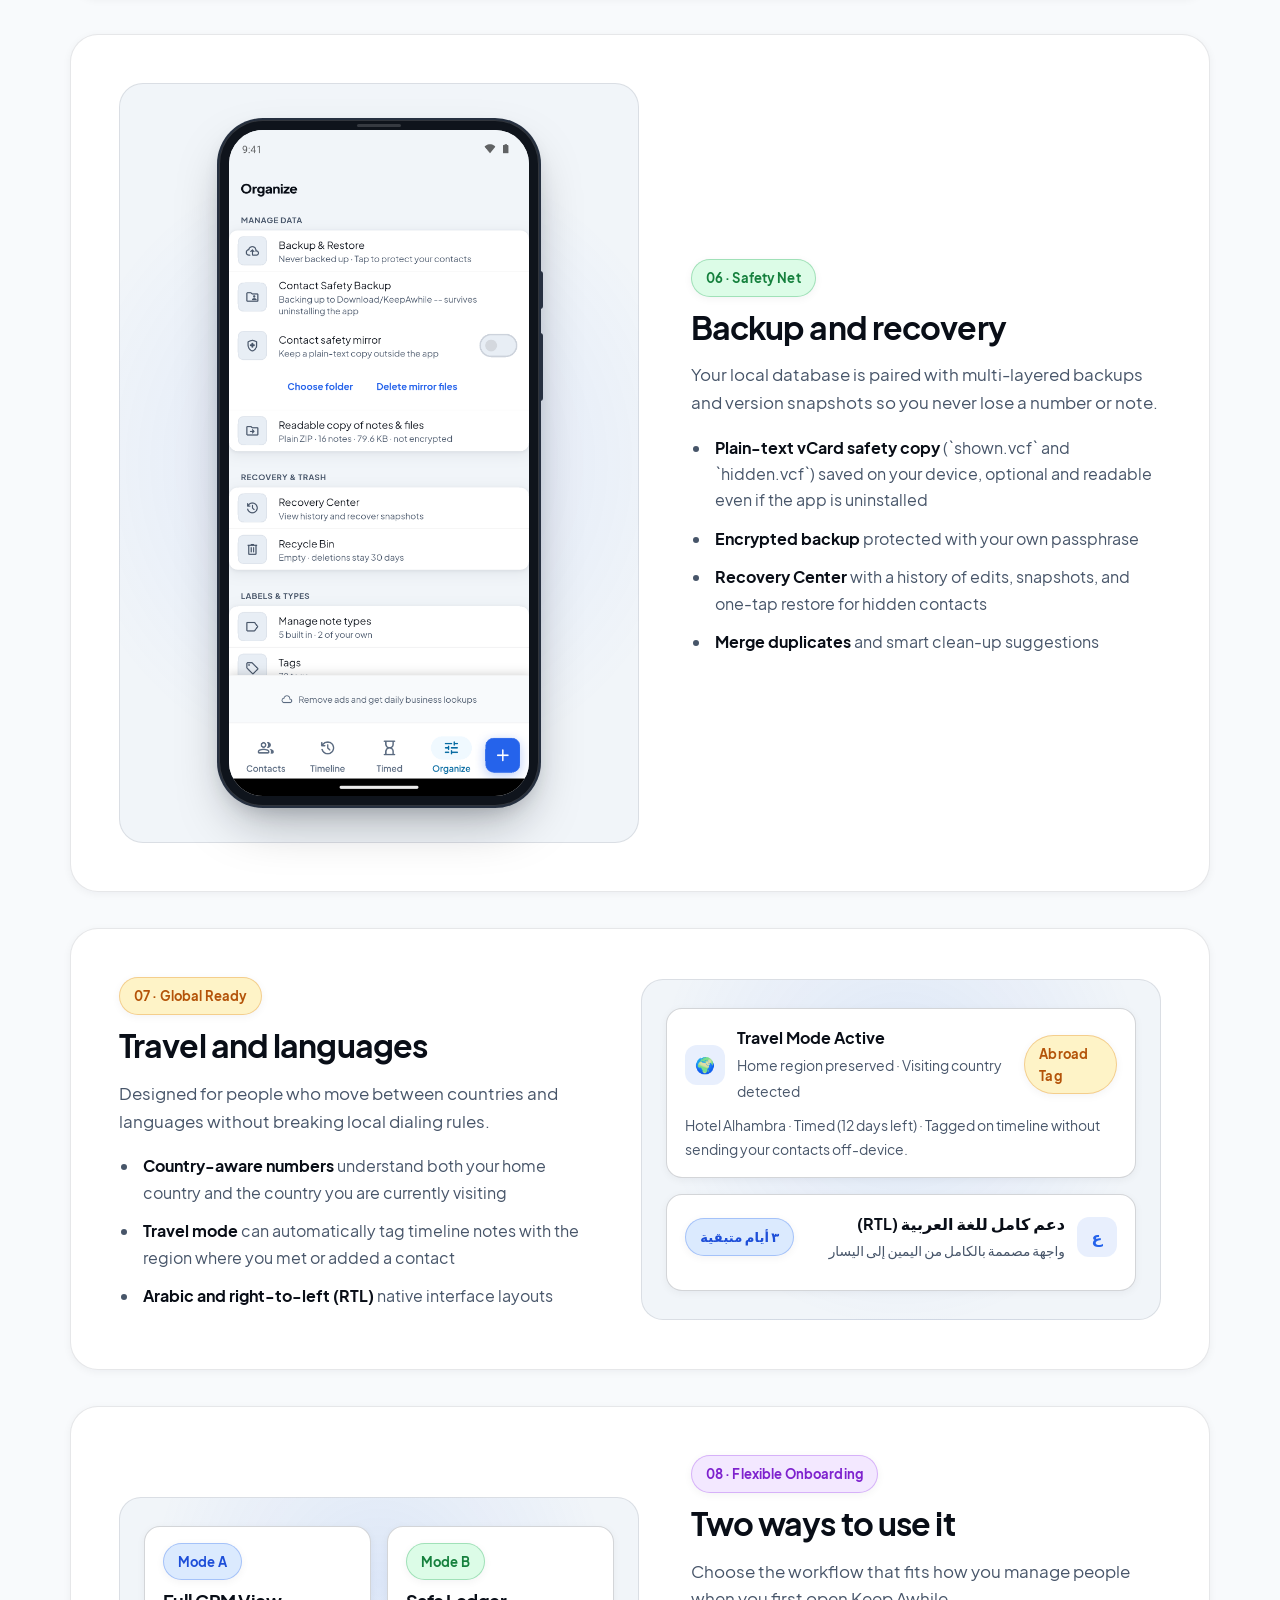
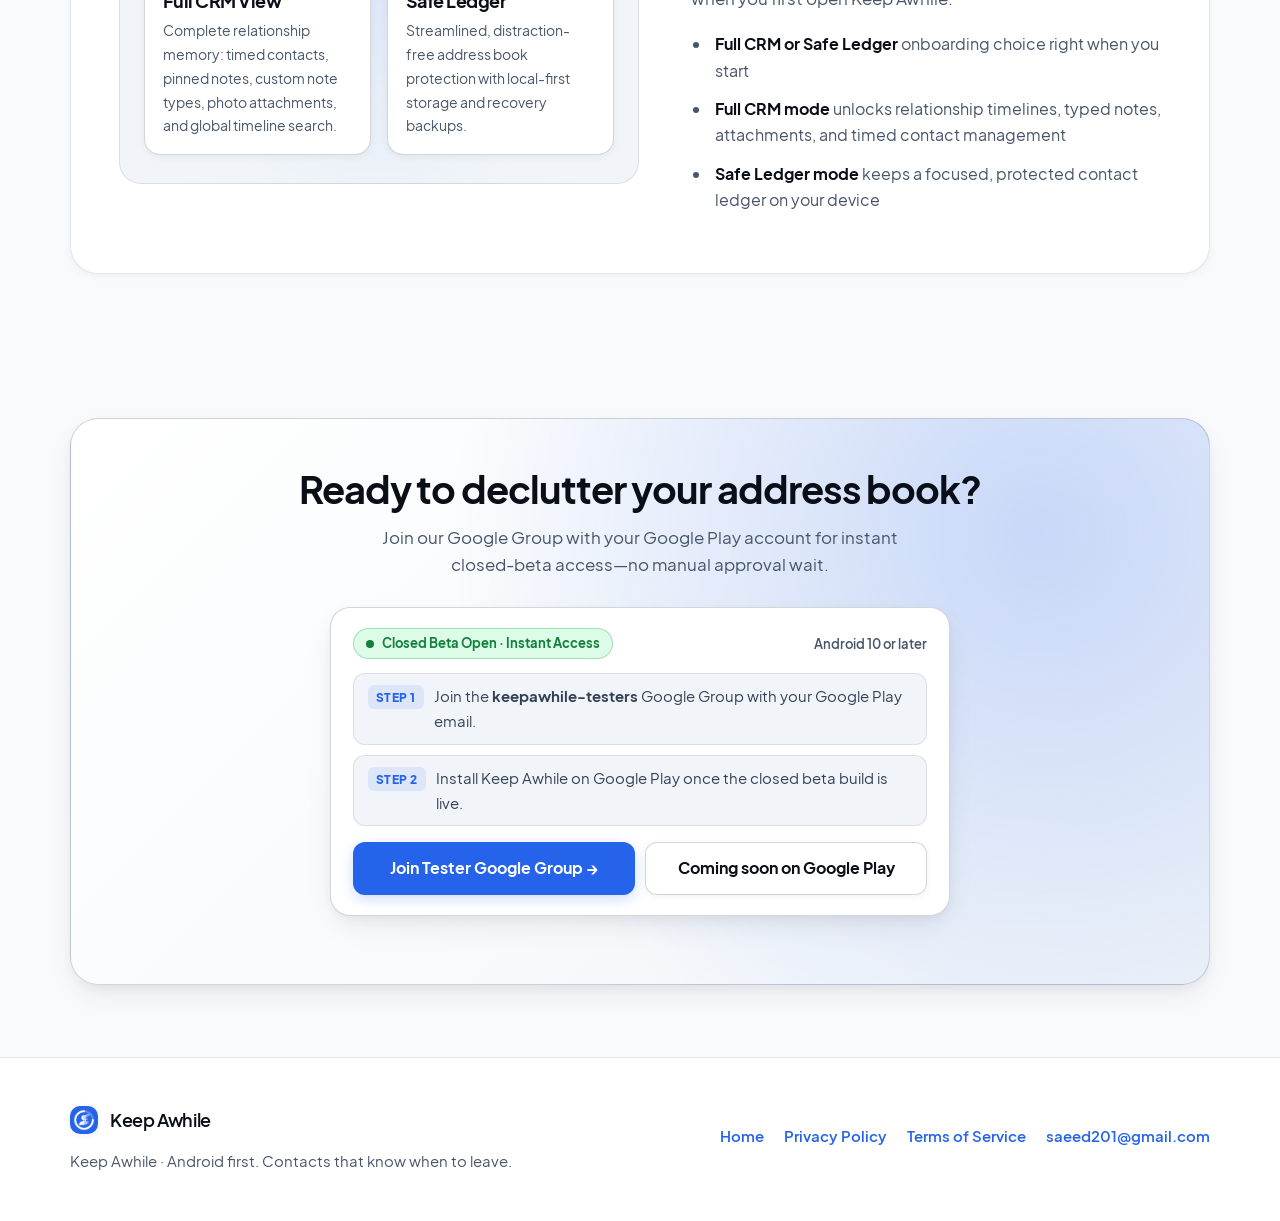
==== commit 99131fcf: "Redesign marketing website, add pop-out slices, and sync Nov 2 privacy policy" ====
--- a/features.html
+++ b/features.html
@@ -4,7 +4,7 @@
   <meta charset="UTF-8">
   <meta name="viewport" content="width=device-width, initial-scale=1.0">
   <title>Features — Keep Awhile</title>
-  <meta name="description" content="Everything Keep Awhile does: temporary contacts, a timeline of notes, search, Smart Capture, backups and recovery.">
+  <meta name="description" content="Everything Keep Awhile does: temporary contacts, ask-first expiry, a timeline of typed notes, global search, Smart Capture, backups, and one-tap recovery.">
   <meta name="theme-color" content="#2563EB">
   <meta property="og:title" content="Features — Keep Awhile">
   <meta property="og:description" content="Everything Keep Awhile does: temporary contacts, a timeline of notes, search, Smart Capture, backups and recovery.">
@@ -15,140 +15,379 @@
 </head>
 <body>
 <a class="skip" href="#main">Skip to content</a>
+
 <header class="site-header">
   <div class="wrap">
-    <a class="brand" href="index.html"><img src="assets/icon.png" alt="" width="32" height="32">Keep Awhile</a>
-    <nav aria-label="Main"><ul>
-      <li><a href="index.html">Home</a></li>
-      <li><a href="features.html" aria-current="page">Features</a></li>
-      <li><a href="privacy-policy.html">Privacy</a></li>
-      <li><a href="terms.html">Terms</a></li>
-    </ul></nav>
+    <a class="brand" href="index.html">
+      <img src="assets/icon.png" alt="" width="34" height="34">
+      <span>Keep Awhile</span>
+      <span class="brand-badge">Android</span>
+    </a>
+    <div class="header-controls">
+      <nav aria-label="Main">
+        <ul>
+          <li><a href="index.html">Home</a></li>
+          <li><a href="features.html" aria-current="page">Features</a></li>
+          <li><a href="privacy-policy.html">Privacy</a></li>
+          <li><a href="terms.html">Terms</a></li>
+        </ul>
+      </nav>
+      <button type="button" class="theme-toggle" id="theme-toggle" aria-label="Toggle colour theme" title="Toggle light/dark theme">
+        <svg viewBox="0 0 24 24" fill="none" stroke="currentColor" stroke-width="2" stroke-linecap="round" stroke-linejoin="round" aria-hidden="true">
+          <circle cx="12" cy="12" r="4"></circle>
+          <path d="M12 2v2M12 20v2M4.93 4.93l1.41 1.41M17.66 17.66l1.41 1.41M2 12h2M20 12h2M6.34 17.66l-1.41 1.41M19.07 4.93l-1.41 1.41"></path>
+        </svg>
+      </button>
+      <a class="header-cta" href="#waitlist">Join Beta</a>
+    </div>
   </div>
 </header>
+
 <main id="main">
-<section class="section">
-  <div class="wrap">
-    <h1 class="section-title" style="font-size:2.25rem">Features</h1>
-    <div class="feature-row">
-      <div class="text">
-        <h2>Temporary contacts</h2>
-        <ul>
-          <li>Set a time limit when you save a contact</li>
-          <li>A time-left badge on every timed contact</li>
-          <li>A Timed tab for everyone on the clock</li>
-          <li>Make timed, extend or keep several contacts at once</li>
-        </ul>
-      </div>
-      <div class="shots">
-        <img class="phone" src="assets/screenshots/02-temporary.png" alt="Timed tab listing contacts with days left on each" width="1080" height="2400" loading="lazy">
-      </div>
-    </div>
-    <div class="feature-row flip">
-      <div class="text">
-        <h2>Asks before it acts</h2>
-        <ul>
-          <li>A notification sheet lists contacts whose time is up</li>
-          <li>Hiding removes the contact from your phone's address book and keeps the full record in the app</li>
-          <li>Restore in one tap</li>
-        </ul>
-      </div>
-      <div class="shots">
-        <img class="phone" src="assets/screenshots/03-expiry-nudge.png" alt="Notifications sheet asking what to do with an expired contact" width="1080" height="2400" loading="lazy">
-      </div>
-    </div>
-    <div class="feature-row">
-      <div class="text">
-        <h2>Relationship memory</h2>
-        <ul>
-          <li>A timeline of notes and attachments on every contact</li>
-          <li>Typed notes: five built in, add your own, eight colours</li>
-          <li>Pin up to three notes per contact</li>
-          <li>Attach photos and files</li>
-        </ul>
-      </div>
-      <div class="shots">
-        <img class="phone" src="assets/screenshots/04-contact-detail.png" alt="Contact page with a pinned note and notes grouped by date" width="1080" height="2400" loading="lazy">
-        <img class="phone" src="assets/screenshots/05-note-view.png" alt="A note opened with its photo attachment" width="1080" height="2400" loading="lazy">
-        <img class="phone" src="assets/screenshots/06-note-types.png" alt="Manage note types screen with the colour palette" width="1080" height="2400" loading="lazy">
-      </div>
-    </div>
-    <div class="feature-row flip">
-      <div class="text">
-        <h2>Find anything</h2>
-        <ul>
-          <li>Search names, numbers, note text and note types</li>
-          <li>A Timeline tab with every note from every contact</li>
-          <li>Search the app's own settings too</li>
-        </ul>
-      </div>
-      <div class="shots">
-        <img class="phone" src="assets/screenshots/07-global-timeline.png" alt="Timeline tab with a search and matching notes" width="1080" height="2400" loading="lazy">
-      </div>
-    </div>
-    <div class="feature-row">
-      <div class="text">
-        <h2>Smart Capture</h2>
-        <ul>
-          <li>Share a place from Google Maps to start a contact</li>
-          <li>Tap Get business info to fill in phone and opening hours</li>
-          <li>Text recognition and entity extraction run on your device</li>
-        </ul>
-      </div>
-    </div>
-    <div class="feature-row flip">
-      <div class="text">
-        <h2>Backup and recovery</h2>
-        <ul>
-          <li>A plain-text vCard safety copy saved on your device, optional</li>
-          <li>An encrypted backup you protect with a passphrase</li>
-          <li>A Recovery Center with a history of changes and one-tap restore</li>
-          <li>Merge duplicates and clean-up suggestions</li>
-        </ul>
-      </div>
-      <div class="shots">
-        <img class="phone" src="assets/screenshots/09-organize.png" alt="Organize tab with backup, recovery and merge options" width="1080" height="2400" loading="lazy">
-        <img class="phone" src="assets/screenshots/10-recovery-restore.png" alt="Recovery Center listing hidden contacts with Restore" width="1080" height="2400" loading="lazy">
-      </div>
-    </div>
-    <div class="feature-row">
-      <div class="text">
-        <h2>Travel and languages</h2>
-        <ul>
-          <li>Phone numbers understand your home country and the country you are in</li>
-          <li>Travel mode can tag notes with where you were</li>
-          <li>Arabic and right-to-left layouts</li>
-        </ul>
-      </div>
-      <div class="shots">
-        
-      </div>
-    </div>
-    <div class="feature-row flip">
-      <div class="text">
-        <h2>Two ways to use it</h2>
-        <ul>
-          <li>Pick Full CRM or Safe Ledger when you first open the app</li>
-        </ul>
-      </div>
-      <div class="shots">
-        
-      </div>
-    </div>
-    <p style="margin-top:48px"><!-- STORE-LINK -->
-      <span class="btn" aria-disabled="true">Coming soon on Google Play</span></p>
-  </div>
-</section>
+  <!-- PAGE HERO -->
+  <section class="hero" style="padding-bottom: 24px;">
+    <div class="wrap">
+      <div class="hero-copy">
+        <div class="eyebrow">
+          <span class="eyebrow-dot"></span>
+          <span>Complete Product Tour</span>
+        </div>
+        <h1>Every feature built for <span class="text-gradient">cleaner contacts &amp; deeper recall</span></h1>
+        <p class="hero-lead">
+          Explore how Keep Awhile combines temporary contact timers, structured relationship notes, on-device Smart Capture, and multi-layered backups.
+        </p>
+      </div>
+
+      <nav class="jump-nav" aria-label="Feature sections">
+        <a href="#timed">Temporary Contacts</a>
+        <a href="#asks">Expiry Controls</a>
+        <a href="#memory">Relationship Memory</a>
+        <a href="#search">Global Search</a>
+        <a href="#capture">Smart Capture</a>
+        <a href="#backup">Backup &amp; Recovery</a>
+        <a href="#travel">Travel &amp; RTL</a>
+        <a href="#modes">Two Modes</a>
+      </nav>
+    </div>
+  </section>
+
+  <!-- FEATURE ROWS -->
+  <section class="section" style="padding-top: 24px;">
+    <div class="wrap">
+
+      <!-- 1. Temporary contacts -->
+      <div class="feature-row" id="timed">
+        <div class="text">
+          <span class="ui-pill ui-pill--amber">01 · Timed Lifecycle</span>
+          <h2>Temporary contacts</h2>
+          <p>Keep short-term contacts reachable while you need them, without letting them clutter your permanent address book forever.</p>
+          <ul>
+            <li><strong>Set a time limit</strong> right when you save or edit a contact</li>
+            <li><strong>Time-left badge</strong> on every timed contact showing days remaining</li>
+            <li><strong>Dedicated Timed tab</strong> for everyone currently on the clock</li>
+            <li><strong>Bulk actions</strong> to make timed, extend, or keep several contacts at once</li>
+          </ul>
+        </div>
+        <div class="shots">
+          <div class="device-frame has-popout">
+            <div class="device-screen">
+              <img class="phone" src="assets/screenshots/02-temporary.png" alt="Timed tab listing contacts with days left on each" width="1080" height="2400">
+            </div>
+            <div class="popout-slice" style="top: 14%;">
+              <img src="assets/screenshots/slice-02-timed-grid.png" alt="Active timed contacts grid with Expired, 1 day, and 3 days badges" width="1032" height="405">
+            </div>
+          </div>
+        </div>
+      </div>
+
+      <!-- 2. Expiry controls: Ask first or auto-hide -->
+      <div class="feature-row flip" id="asks">
+        <div class="text">
+          <span class="ui-pill ui-pill--red">02 · Your Rules on Expiry</span>
+          <h2>Ask first by default, or auto-hide</h2>
+          <p>Choose whether you want to review expired contacts yourself or let Keep Awhile tidy them up automatically—either way, nothing is ever permanently deleted behind your back.</p>
+          <ul>
+            <li><strong>Ask-first default:</strong> a notification sheet lists contacts whose time is up so you can choose Keep, Extend, or Hide</li>
+            <li><strong>Optional auto-hide in Settings:</strong> prefer hands-free cleanup? Turn on auto-hide so expired contacts move out of your phonebook automatically</li>
+            <li><strong>Non-destructive hiding</strong> removes the contact from your phone's system address book while keeping the full record and notes inside Keep Awhile</li>
+            <li><strong>One-tap restore</strong> puts a hidden contact right back into your phonebook whenever you need them again</li>
+          </ul>
+        </div>
+        <div class="shots">
+          <div class="device-frame">
+            <div class="device-screen">
+              <img class="phone" src="assets/screenshots/03b-expiry-decision.png" alt="Expired contact decision screen showing Keep, Extend, and Hide buttons" width="1080" height="2400" loading="lazy">
+            </div>
+          </div>
+        </div>
+      </div>
+
+      <!-- 3. Relationship memory -->
+      <div class="feature-row" id="memory">
+        <div class="text">
+          <span class="ui-pill ui-pill--purple">03 · Contextual Notes</span>
+          <h2>Relationship memory</h2>
+          <p>Turn every contact card into a structured log of quotes, promises, borrowed items, and warranty records.</p>
+          <ul>
+            <li><strong>Chronological timeline</strong> of notes and attachments on every contact</li>
+            <li><strong>Typed notes:</strong> five built-in categories (Appointment, Call note, Payment, Quote, Warranty), plus custom types across eight colours</li>
+            <li><strong>Pinned notes:</strong> pin up to three critical notes per contact so key details stay at the top</li>
+            <li><strong>Rich attachments:</strong> attach photos (like a boiler serial plate or receipt) and files directly to a note</li>
+          </ul>
+        </div>
+        <div class="shots">
+          <div class="device-frame has-popout">
+            <div class="device-screen">
+              <img class="phone" src="assets/screenshots/04-contact-detail.png" alt="Contact page with a pinned note and notes grouped by date" width="1080" height="2400" loading="lazy">
+            </div>
+            <div class="popout-slice" style="top: 68%;">
+              <img src="assets/screenshots/slice-05-warranty-modal.png" alt="Warranty note opened with its boiler serial plate photo attachment" width="1032" height="415" loading="lazy">
+            </div>
+          </div>
+        </div>
+      </div>
+
+      <!-- 4. Find anything -->
+      <div class="feature-row flip" id="search">
+        <div class="text">
+          <span class="ui-pill ui-pill--blue">04 · Deep Search</span>
+          <h2>Find anything</h2>
+          <p>Even if you forget a contractor's name, you can find them by what they fixed or what tool you lent them.</p>
+          <ul>
+            <li><strong>Full-text search</strong> across contact names, phone numbers, note text, and note types</li>
+            <li><strong>Global Timeline tab</strong> displaying every note from every contact, newest first</li>
+            <li><strong>Settings search</strong> so you can jump straight to backup, mirror, or label options</li>
+          </ul>
+        </div>
+        <div class="shots">
+          <div class="device-frame">
+            <div class="device-screen">
+              <img class="phone" src="assets/screenshots/07-global-timeline.png" alt="Timeline tab with a search and matching notes" width="1080" height="2400" loading="lazy">
+            </div>
+          </div>
+        </div>
+      </div>
+
+      <!-- 5. Smart Capture -->
+      <div class="feature-row" id="capture">
+        <div class="text">
+          <span class="ui-pill ui-pill--green">05 · Fast Intake</span>
+          <h2>Smart Capture</h2>
+          <p>Start a contact from a map share or a business card without typing phone numbers and opening hours by hand.</p>
+          <ul>
+            <li><strong>Share from Google Maps</strong> directly into Keep Awhile to start a new contact</li>
+            <li><strong>Get business info</strong> enriches phone numbers and opening hours from open map data with explicit candidate confirmation</li>
+            <li><strong>On-device OCR:</strong> text recognition and entity extraction run locally on your phone</li>
+          </ul>
+        </div>
+        <div class="diagram-stage" aria-label="Smart Capture workflow preview">
+          <div class="mock-card">
+            <div class="mock-card-header">
+              <div style="display:flex; align-items:center; gap:12px;">
+                <span class="mock-avatar">📍</span>
+                <div>
+                  <strong style="display:block; color:var(--text);">Shared from Google Maps</strong>
+                  <span style="font-size:0.86rem; color:var(--muted);">Auto Repair Bay 7 · Place Link</span>
+                </div>
+              </div>
+              <span class="ui-pill ui-pill--blue">Step 1</span>
+            </div>
+          </div>
+
+          <div class="mock-flow-arrow">↓ On-Device OCR &amp; Open Map Lookup ↓</div>
+
+          <div class="mock-card">
+            <div class="mock-card-header">
+              <div style="display:flex; align-items:center; gap:12px;">
+                <span class="mock-avatar">A</span>
+                <div>
+                  <strong style="display:block; color:var(--text);">Auto Repair Bay 7</strong>
+                  <span style="font-size:0.86rem; color:var(--muted);">+1 202-555-0147 · Open 08:00–18:00</span>
+                </div>
+              </div>
+              <span class="ui-pill ui-pill--green">Verified Match</span>
+            </div>
+            <p style="margin:8px 0 0; font-size:0.88rem; color:var(--muted);">
+              Candidates are presented for your confirmation—nothing is written to a contact until you pick it.
+            </p>
+          </div>
+        </div>
+      </div>
+
+      <!-- 6. Backup and recovery -->
+      <div class="feature-row flip" id="backup">
+        <div class="text">
+          <span class="ui-pill ui-pill--green">06 · Safety Net</span>
+          <h2>Backup and recovery</h2>
+          <p>Your local database is paired with multi-layered backups and version snapshots so you never lose a number or note.</p>
+          <ul>
+            <li><strong>Plain-text vCard safety copy</strong> (`shown.vcf` and `hidden.vcf`) saved on your device, optional and readable even if the app is uninstalled</li>
+            <li><strong>Encrypted backup</strong> protected with your own passphrase</li>
+            <li><strong>Recovery Center</strong> with a history of edits, snapshots, and one-tap restore for hidden contacts</li>
+            <li><strong>Merge duplicates</strong> and smart clean-up suggestions</li>
+          </ul>
+        </div>
+        <div class="shots">
+          <div class="device-frame">
+            <div class="device-screen">
+              <img class="phone" src="assets/screenshots/09-organize.png" alt="Organize tab with backup, recovery and merge options" width="1080" height="2400" loading="lazy">
+            </div>
+          </div>
+        </div>
+      </div>
+
+      <!-- 7. Travel and languages -->
+      <div class="feature-row" id="travel">
+        <div class="text">
+          <span class="ui-pill ui-pill--amber">07 · Global Ready</span>
+          <h2>Travel and languages</h2>
+          <p>Designed for people who move between countries and languages without breaking local dialing rules.</p>
+          <ul>
+            <li><strong>Country-aware numbers</strong> understand both your home country and the country you are currently visiting</li>
+            <li><strong>Travel mode</strong> can automatically tag timeline notes with the region where you met or added a contact</li>
+            <li><strong>Arabic and right-to-left (RTL)</strong> native interface layouts</li>
+          </ul>
+        </div>
+        <div class="diagram-stage" aria-label="Travel and RTL layout preview">
+          <div class="mock-card">
+            <div class="mock-card-header">
+              <div style="display:flex; align-items:center; gap:12px;">
+                <span class="mock-avatar">🌍</span>
+                <div>
+                  <strong style="display:block; color:var(--text);">Travel Mode Active</strong>
+                  <span style="font-size:0.86rem; color:var(--muted);">Home region preserved · Visiting country detected</span>
+                </div>
+              </div>
+              <span class="ui-pill ui-pill--amber">Abroad Tag</span>
+            </div>
+            <p style="margin:6px 0 0; font-size:0.88rem; color:var(--muted);">
+              Hotel Alhambra · Timed (12 days left) · Tagged on timeline without sending your contacts off-device.
+            </p>
+          </div>
+
+          <div class="mock-card" dir="rtl" lang="ar">
+            <div class="mock-card-header">
+              <div style="display:flex; align-items:center; gap:12px;">
+                <span class="mock-avatar">ع</span>
+                <div>
+                  <strong style="display:block; color:var(--text);">دعم كامل للغة العربية (RTL)</strong>
+                  <span style="font-size:0.86rem; color:var(--muted);">واجهة مصممة بالكامل من اليمين إلى اليسار</span>
+                </div>
+              </div>
+              <span class="ui-pill ui-pill--blue">٣ أيام متبقية</span>
+            </div>
+          </div>
+        </div>
+      </div>
+
+      <!-- 8. Two ways to use it -->
+      <div class="feature-row flip" id="modes">
+        <div class="text">
+          <span class="ui-pill ui-pill--purple">08 · Flexible Onboarding</span>
+          <h2>Two ways to use it</h2>
+          <p>Choose the workflow that fits how you manage people when you first open Keep Awhile.</p>
+          <ul>
+            <li><strong>Full CRM or Safe Ledger</strong> onboarding choice right when you start</li>
+            <li><strong>Full CRM mode</strong> unlocks relationship timelines, typed notes, attachments, and timed contact management</li>
+            <li><strong>Safe Ledger mode</strong> keeps a focused, protected contact ledger on your device</li>
+          </ul>
+        </div>
+        <div class="diagram-stage" aria-label="Comparison of Full CRM and Safe Ledger modes">
+          <div class="mode-compare">
+            <div class="mock-card">
+              <span class="ui-pill ui-pill--blue" style="margin-bottom:10px;">Mode A</span>
+              <h3 style="font-size:1.15rem; margin:0 0 8px;">Full CRM View</h3>
+              <p style="margin:0; font-size:0.9rem; color:var(--muted);">
+                Complete relationship memory: timed contacts, pinned notes, custom note types, photo attachments, and global timeline search.
+              </p>
+            </div>
+            <div class="mock-card">
+              <span class="ui-pill ui-pill--green" style="margin-bottom:10px;">Mode B</span>
+              <h3 style="font-size:1.15rem; margin:0 0 8px;">Safe Ledger</h3>
+              <p style="margin:0; font-size:0.9rem; color:var(--muted);">
+                Streamlined, distraction-free address book protection with local-first storage and recovery backups.
+              </p>
+            </div>
+          </div>
+        </div>
+      </div>
+
+    </div>
+  </section>
+
+  <!-- BOTTOM CONVERSION BANNER -->
+  <section class="section" aria-labelledby="cta-features">
+    <div class="wrap">
+      <div class="cta-banner" id="waitlist">
+        <h2 id="cta-features">Ready to declutter your address book?</h2>
+        <p>Join our Google Group with your Google Play account for instant closed-beta access—no manual approval wait.</p>
+        <div class="waitlist-box">
+          <div class="beta-header">
+            <span class="beta-badge">
+              <span class="beta-dot"></span>
+              Closed Beta Open · Instant Access
+            </span>
+            <span style="font-size: 0.84rem; color: var(--muted); font-weight: 600;">Android 10 or later</span>
+          </div>
+          <ol class="beta-steps">
+            <li>
+              <span class="beta-step-tag">Step 1</span>
+              <span>Join the <strong>keepawhile-testers</strong> Google Group with your Google Play email.</span>
+            </li>
+            <li>
+              <span class="beta-step-tag">Step 2</span>
+              <span>Install Keep Awhile on Google Play once the closed beta build is live.</span>
+            </li>
+          </ol>
+          <div class="beta-actions">
+            <a class="btn" href="https://groups.google.com/g/keepawhile-testers" target="_blank" rel="noopener">
+              Join Tester Google Group →
+            </a>
+            <!-- STORE-LINK -->
+            <span class="btn" aria-disabled="true">Coming soon on Google Play</span>
+          </div>
+        </div>
+      </div>
+    </div>
+  </section>
 </main>
+
 <footer class="site-footer">
-  <div class="wrap">
+  <div class="wrap footer-inner">
+    <div>
+      <a class="brand" href="index.html">
+        <img src="assets/icon.png" alt="" width="28" height="28">
+        <span>Keep Awhile</span>
+      </a>
+      <p style="margin: 6px 0 0;">Keep Awhile &middot; Android first. Contacts that know when to leave.</p>
+    </div>
     <ul>
+      <li><a href="index.html">Home</a></li>
       <li><a href="privacy-policy.html">Privacy Policy</a></li>
       <li><a href="terms.html">Terms of Service</a></li>
       <li><a href="mailto:saeed201@gmail.com">saeed201@gmail.com</a></li>
     </ul>
-    <p>Keep Awhile &middot; Android first.</p>
   </div>
 </footer>
+
+<script>
+(function () {
+  var root = document.documentElement;
+  var saved = localStorage.getItem("ka-theme");
+  if (saved === "light" || saved === "dark") {
+    root.setAttribute("data-theme", saved);
+  }
+  var btn = document.getElementById("theme-toggle");
+  if (btn) {
+    btn.addEventListener("click", function () {
+      var cur = root.getAttribute("data-theme");
+      var sysDark = window.matchMedia && window.matchMedia("(prefers-color-scheme: dark)").matches;
+      var next = cur ? (cur === "dark" ? "light" : "dark") : (sysDark ? "light" : "dark");
+      root.setAttribute("data-theme", next);
+      localStorage.setItem("ka-theme", next);
+    });
+  }
+})();
+</script>
 </body>
 </html>
--- a/assets/style.css
+++ b/assets/style.css
@@ -1,106 +1,1383 @@
-@font-face { font-family: "Plus Jakarta Sans"; font-weight: 400; font-display: swap; src: url("fonts/PlusJakartaSans-Regular.ttf") format("truetype"); }
-@font-face { font-family: "Plus Jakarta Sans"; font-weight: 600; font-display: swap; src: url("fonts/PlusJakartaSans-SemiBold.ttf") format("truetype"); }
-@font-face { font-family: "Plus Jakarta Sans"; font-weight: 700; font-display: swap; src: url("fonts/PlusJakartaSans-Bold.ttf") format("truetype"); }
-@font-face { font-family: "Plus Jakarta Sans"; font-weight: 800; font-display: swap; src: url("fonts/PlusJakartaSans-ExtraBold.ttf") format("truetype"); }
+@font-face {
+  font-family: "Plus Jakarta Sans";
+  font-weight: 400;
+  font-display: swap;
+  src: url("fonts/PlusJakartaSans-Regular.ttf") format("truetype");
+}
+@font-face {
+  font-family: "Plus Jakarta Sans";
+  font-weight: 600;
+  font-display: swap;
+  src: url("fonts/PlusJakartaSans-SemiBold.ttf") format("truetype");
+}
+@font-face {
+  font-family: "Plus Jakarta Sans";
+  font-weight: 700;
+  font-display: swap;
+  src: url("fonts/PlusJakartaSans-Bold.ttf") format("truetype");
+}
+@font-face {
+  font-family: "Plus Jakarta Sans";
+  font-weight: 800;
+  font-display: swap;
+  src: url("fonts/PlusJakartaSans-ExtraBold.ttf") format("truetype");
+}
 
 :root {
-  --bg: #F1F5F9;
+  --bg: #F8FAFC;
+  --bg-elevated: #F1F5F9;
+  --bg-glass: rgba(255, 255, 255, 0.82);
   --card: #FFFFFF;
-  --card-subtle: #E8EEF5;
+  --card-subtle: #F1F5F9;
+  --card-hover: #F8FAFC;
   --text: #090E17;
+  --text-secondary: #334155;
   --muted: #475569;
   --accent: #2563EB;
+  --accent-hover: #1D4ED8;
+  --accent-soft: rgba(37, 99, 235, 0.1);
+  --accent-glow: rgba(37, 99, 235, 0.22);
+  --accent-2: #0284C7;
   --link: #2563EB;
   --on-accent: #FFFFFF;
-  --border: rgba(15, 23, 42, .13);
-  --shadow: rgba(15, 23, 42, .18);
-  --r-sheet: 20px;
-  --r-card: 12px;
-  --r-row: 10px;
-  --r-button: 8px;
-}
+  --border: rgba(15, 23, 42, 0.1);
+  --border-strong: rgba(15, 23, 42, 0.18);
+  --shadow-sm: 0 2px 8px rgba(15, 23, 42, 0.05);
+  --shadow-md: 0 12px 32px -8px rgba(15, 23, 42, 0.1), 0 4px 12px -2px rgba(15, 23, 42, 0.05);
+  --shadow-lg: 0 24px 56px -12px rgba(15, 23, 42, 0.18), 0 8px 20px -4px rgba(15, 23, 42, 0.08);
+  --bezel-outer: #1E293B;
+  --bezel-inner: #0F172A;
+
+  /* Semantic Note & Timer Tokens matching Keep Awhile UI */
+  --tag-amber-bg: #FEF3C7;
+  --tag-amber-text: #B45309;
+  --tag-amber-border: rgba(217, 119, 6, 0.3);
+  --tag-red-bg: #FEE2E2;
+  --tag-red-text: #B91C1C;
+  --tag-red-border: rgba(220, 38, 38, 0.3);
+  --tag-green-bg: #DCFCE7;
+  --tag-green-text: #15803D;
+  --tag-green-border: rgba(22, 163, 74, 0.3);
+  --tag-purple-bg: #F3E8FF;
+  --tag-purple-text: #7E22CE;
+  --tag-purple-border: rgba(147, 51, 234, 0.3);
+  --tag-blue-bg: #DBEAFE;
+  --tag-blue-text: #1D4ED8;
+  --tag-blue-border: rgba(37, 99, 235, 0.3);
+
+  --r-pill: 999px;
+  --r-sheet: 28px;
+  --r-card: 20px;
+  --r-row: 12px;
+  --r-button: 12px;
+}
+
 @media (prefers-color-scheme: dark) {
-  :root {
-    --bg: #0B0F17;
-    --card: #161E2B;
-    --card-subtle: #0F1520;
-    --text: #F1F5F9;
+  :root:not([data-theme="light"]) {
+    --bg: #070B12;
+    --bg-elevated: #0D131F;
+    --bg-glass: rgba(13, 19, 31, 0.82);
+    --card: #111827;
+    --card-subtle: #1A2333;
+    --card-hover: #1E293B;
+    --text: #F8FAFC;
+    --text-secondary: #CBD5E1;
     --muted: #94A3B8;
-    --link: #38BDF8;
-    --border: rgba(255, 255, 255, .13);
-    --shadow: rgba(0, 0, 0, .6);
+    --accent: #3B82F6;
+    --accent-hover: #2563EB;
+    --accent-soft: rgba(59, 130, 246, 0.15);
+    --accent-glow: rgba(59, 130, 246, 0.28);
+    --accent-2: #38BDF8;
+    --link: #60A5FA;
+    --on-accent: #FFFFFF;
+    --border: rgba(255, 255, 255, 0.1);
+    --border-strong: rgba(255, 255, 255, 0.2);
+    --shadow-sm: 0 2px 8px rgba(0, 0, 0, 0.35);
+    --shadow-md: 0 12px 32px -8px rgba(0, 0, 0, 0.55);
+    --shadow-lg: 0 28px 64px -12px rgba(0, 0, 0, 0.75);
+    --bezel-outer: #334155;
+    --bezel-inner: #090D16;
+
+    --tag-amber-bg: rgba(245, 158, 11, 0.16);
+    --tag-amber-text: #FCD34D;
+    --tag-amber-border: rgba(245, 158, 11, 0.35);
+    --tag-red-bg: rgba(239, 68, 68, 0.16);
+    --tag-red-text: #FCA5A5;
+    --tag-red-border: rgba(239, 68, 68, 0.35);
+    --tag-green-bg: rgba(34, 197, 94, 0.16);
+    --tag-green-text: #86EFAC;
+    --tag-green-border: rgba(34, 197, 94, 0.35);
+    --tag-purple-bg: rgba(168, 85, 247, 0.16);
+    --tag-purple-text: #D8B4FE;
+    --tag-purple-border: rgba(168, 85, 247, 0.35);
+    --tag-blue-bg: rgba(59, 130, 246, 0.16);
+    --tag-blue-text: #93C5FD;
+    --tag-blue-border: rgba(59, 130, 246, 0.35);
   }
 }
 
-* { box-sizing: border-box; }
+:root[data-theme="dark"] {
+  --bg: #070B12;
+  --bg-elevated: #0D131F;
+  --bg-glass: rgba(13, 19, 31, 0.82);
+  --card: #111827;
+  --card-subtle: #1A2333;
+  --card-hover: #1E293B;
+  --text: #F8FAFC;
+  --text-secondary: #CBD5E1;
+  --muted: #94A3B8;
+  --accent: #3B82F6;
+  --accent-hover: #2563EB;
+  --accent-soft: rgba(59, 130, 246, 0.15);
+  --accent-glow: rgba(59, 130, 246, 0.28);
+  --accent-2: #38BDF8;
+  --link: #60A5FA;
+  --on-accent: #FFFFFF;
+  --border: rgba(255, 255, 255, 0.1);
+  --border-strong: rgba(255, 255, 255, 0.2);
+  --shadow-sm: 0 2px 8px rgba(0, 0, 0, 0.35);
+  --shadow-md: 0 12px 32px -8px rgba(0, 0, 0, 0.55);
+  --shadow-lg: 0 28px 64px -12px rgba(0, 0, 0, 0.75);
+  --bezel-outer: #334155;
+  --bezel-inner: #090D16;
+
+  --tag-amber-bg: rgba(245, 158, 11, 0.16);
+  --tag-amber-text: #FCD34D;
+  --tag-amber-border: rgba(245, 158, 11, 0.35);
+  --tag-red-bg: rgba(239, 68, 68, 0.16);
+  --tag-red-text: #FCA5A5;
+  --tag-red-border: rgba(239, 68, 68, 0.35);
+  --tag-green-bg: rgba(34, 197, 94, 0.16);
+  --tag-green-text: #86EFAC;
+  --tag-green-border: rgba(34, 197, 94, 0.35);
+  --tag-purple-bg: rgba(168, 85, 247, 0.16);
+  --tag-purple-text: #D8B4FE;
+  --tag-purple-border: rgba(168, 85, 247, 0.35);
+  --tag-blue-bg: rgba(59, 130, 246, 0.16);
+  --tag-blue-text: #93C5FD;
+  --tag-blue-border: rgba(59, 130, 246, 0.35);
+}
+
+*, *::before, *::after {
+  box-sizing: border-box;
+}
+
+html {
+  scroll-behavior: smooth;
+  -webkit-text-size-adjust: 100%;
+}
+
 body {
   margin: 0;
   font-family: "Plus Jakarta Sans", system-ui, -apple-system, "Segoe UI", Roboto, sans-serif;
+  line-height: 1.65;
+  color: var(--text);
+  background-color: var(--bg);
+  background-image:
+    radial-gradient(ellipse 80% 50% at 50% -10%, var(--accent-soft), transparent 70%);
+  background-repeat: no-repeat;
+  overflow-x: hidden;
+}
+
+img {
+  max-width: 100%;
+  height: auto;
+  display: block;
+}
+
+a {
+  color: var(--link);
+  text-decoration: none;
+  transition: color 0.15s ease, background-color 0.15s ease, border-color 0.15s ease, transform 0.15s ease;
+}
+
+a:hover {
+  text-decoration: underline;
+}
+
+:focus-visible {
+  outline: 2px solid var(--link);
+  outline-offset: 3px;
+}
+
+.wrap {
+  max-width: 1180px;
+  margin-inline: auto;
+  padding-inline: 20px;
+}
+
+/* Skip Link */
+.skip {
+  position: absolute;
+  inset-inline-start: 16px;
+  top: -100px;
+  background: var(--accent);
+  color: var(--on-accent);
+  padding: 10px 18px;
+  border-radius: var(--r-button);
+  font-weight: 700;
+  z-index: 1000;
+}
+.skip:focus {
+  top: 12px;
+}
+
+/* Sticky Glass Header */
+.site-header {
+  position: sticky;
+  top: 0;
+  z-index: 100;
+  background: var(--bg-glass);
+  backdrop-filter: blur(16px);
+  -webkit-backdrop-filter: blur(16px);
+  border-bottom: 1px solid var(--border);
+}
+
+.site-header .wrap {
+  display: flex;
+  flex-wrap: wrap;
+  align-items: center;
+  justify-content: space-between;
+  gap: 8px 16px;
+  padding-block: 10px;
+}
+
+.brand {
+  display: inline-flex;
+  align-items: center;
+  gap: 12px;
+  min-height: 44px;
+  font-weight: 800;
+  font-size: 1.15rem;
+  letter-spacing: -0.02em;
+  color: var(--text);
+}
+.brand:hover {
+  text-decoration: none;
+}
+.brand img {
+  border-radius: 10px;
+  box-shadow: var(--shadow-sm);
+}
+.brand-badge {
+  font-size: 0.72rem;
+  font-weight: 700;
+  text-transform: uppercase;
+  letter-spacing: 0.06em;
+  padding: 3px 8px;
+  border-radius: var(--r-pill);
+  background: var(--accent-soft);
+  color: var(--link);
+  border: 1px solid var(--tag-blue-border);
+}
+
+.header-controls {
+  display: flex;
+  flex-wrap: wrap;
+  align-items: center;
+  gap: 8px;
+}
+
+nav ul {
+  display: flex;
+  flex-wrap: wrap;
+  gap: 4px;
+  list-style: none;
+  margin: 0;
+  padding: 0;
+}
+
+nav a {
+  display: inline-flex;
+  align-items: center;
+  min-height: 44px;
+  padding-inline: 14px;
+  font-weight: 600;
+  font-size: 0.95rem;
+  color: var(--muted);
+  border-radius: var(--r-button);
+}
+
+nav a:hover {
+  color: var(--text);
+  background: var(--card-subtle);
+  text-decoration: none;
+}
+
+nav a[aria-current="page"] {
+  color: var(--text);
+  background: var(--card-subtle);
+  font-weight: 700;
+}
+
+.theme-toggle {
+  display: inline-flex;
+  align-items: center;
+  justify-content: center;
+  width: 44px;
+  height: 44px;
+  border-radius: var(--r-button);
+  border: 1px solid var(--border);
+  background: var(--card);
+  color: var(--text);
+  cursor: pointer;
+  padding: 0;
+  transition: background-color 0.15s ease, border-color 0.15s ease;
+}
+.theme-toggle:hover {
+  background: var(--card-subtle);
+  border-color: var(--border-strong);
+}
+.theme-toggle svg {
+  width: 20px;
+  height: 20px;
+}
+
+.header-cta {
+  display: inline-flex;
+  align-items: center;
+  justify-content: center;
+  min-height: 44px;
+  padding-inline: 16px;
+  border-radius: var(--r-button);
+  font-weight: 700;
+  font-size: 0.9rem;
+  background: var(--accent);
+  color: var(--on-accent);
+  box-shadow: var(--shadow-sm);
+}
+.header-cta:hover {
+  background: var(--accent-hover);
+  text-decoration: none;
+}
+
+/* Typography & Shared Elements */
+h1, h2, h3, h4 {
+  line-height: 1.15;
+  letter-spacing: -0.028em;
+  color: var(--text);
+  margin-top: 0;
+}
+
+.eyebrow {
+  display: inline-flex;
+  align-items: center;
+  gap: 8px;
+  padding: 6px 14px;
+  border-radius: var(--r-pill);
+  background: var(--card);
+  border: 1px solid var(--border-strong);
+  box-shadow: var(--shadow-sm);
+  font-size: 0.8rem;
+  font-weight: 700;
+  letter-spacing: 0.05em;
+  text-transform: uppercase;
+  color: var(--link);
+  margin-bottom: 20px;
+}
+
+.eyebrow-dot {
+  width: 8px;
+  height: 8px;
+  border-radius: 50%;
+  background: var(--accent);
+  box-shadow: 0 0 0 4px var(--accent-soft);
+}
+
+/* Buttons */
+.btn {
+  display: inline-flex;
+  align-items: center;
+  justify-content: center;
+  gap: 10px;
+  min-height: 48px;
+  padding: 12px 24px;
+  border-radius: var(--r-button);
+  font-family: inherit;
+  font-size: 1rem;
+  font-weight: 700;
+  background: var(--accent);
+  color: var(--on-accent);
+  border: 1px solid transparent;
+  cursor: pointer;
+  box-shadow: 0 4px 14px var(--accent-glow);
+  transition: transform 0.15s ease, background-color 0.15s ease, box-shadow 0.15s ease;
+}
+.btn:hover {
+  background: var(--accent-hover);
+  text-decoration: none;
+  transform: translateY(-1px);
+}
+.btn[aria-disabled="true"] {
+  cursor: default;
+  background: var(--card);
+  color: var(--text);
+  border: 1px solid var(--border-strong);
+  box-shadow: var(--shadow-sm);
+  transform: none;
+}
+
+.btn-secondary {
+  display: inline-flex;
+  align-items: center;
+  justify-content: center;
+  gap: 8px;
+  min-height: 48px;
+  padding: 12px 20px;
+  border-radius: var(--r-button);
+  font-weight: 700;
+  font-size: 0.95rem;
+  background: var(--card);
+  color: var(--text);
+  border: 1px solid var(--border-strong);
+  box-shadow: var(--shadow-sm);
+}
+.btn-secondary:hover {
+  background: var(--card-subtle);
+  text-decoration: none;
+}
+
+/* Hero Section */
+.hero {
+  padding-block: 64px 56px;
+  text-align: center;
+  position: relative;
+}
+
+.hero-copy {
+  max-width: 780px;
+  margin-inline: auto;
+}
+
+.hero h1 {
+  font-size: clamp(2.35rem, 5.5vw, 4rem);
+  font-weight: 800;
+  letter-spacing: -0.035em;
+  margin-bottom: 20px;
+}
+
+.hero h1 .text-gradient {
+  background: linear-gradient(135deg, var(--accent) 0%, var(--accent-2) 100%);
+  -webkit-background-clip: text;
+  background-clip: text;
+  color: transparent;
+}
+
+.hero-lead {
+  font-size: clamp(1.08rem, 2vw, 1.25rem);
+  color: var(--muted);
+  max-width: 640px;
+  margin: 0 auto 32px;
   line-height: 1.6;
+}
+
+/* Closed Beta Google Group Conversion Box */
+.waitlist-box {
+  max-width: 620px;
+  margin: 0 auto 20px;
+  background: var(--card);
+  padding: 20px 22px;
+  border-radius: 20px;
+  border: 1px solid var(--border-strong);
+  box-shadow: var(--shadow-md);
+  text-align: start;
+}
+
+.beta-header {
+  display: flex;
+  flex-wrap: wrap;
+  align-items: center;
+  justify-content: space-between;
+  gap: 8px;
+  margin-bottom: 14px;
+}
+
+.beta-badge {
+  display: inline-flex;
+  align-items: center;
+  gap: 8px;
+  font-size: 0.8rem;
+  font-weight: 700;
+  padding: 4px 12px;
+  border-radius: var(--r-pill);
+  background: var(--tag-green-bg);
+  color: var(--tag-green-text);
+  border: 1px solid var(--tag-green-border);
+}
+
+.beta-dot {
+  width: 8px;
+  height: 8px;
+  border-radius: 50%;
+  background: currentColor;
+}
+
+.beta-steps {
+  display: grid;
+  gap: 10px;
+  margin: 0 0 16px;
+  padding: 0;
+  list-style: none;
+  font-size: 0.94rem;
+  color: var(--text-secondary);
+}
+
+.beta-steps li {
+  display: flex;
+  align-items: baseline;
+  gap: 10px;
+  background: var(--card-subtle);
+  padding: 10px 14px;
+  border-radius: 12px;
+  border: 1px solid var(--border);
+}
+
+.beta-step-tag {
+  font-size: 0.76rem;
+  font-weight: 800;
+  text-transform: uppercase;
+  letter-spacing: 0.04em;
+  padding: 2px 8px;
+  border-radius: 6px;
+  background: var(--accent-soft);
+  color: var(--link);
+  flex-shrink: 0;
+}
+
+.beta-actions {
+  display: flex;
+  flex-wrap: wrap;
+  align-items: center;
+  gap: 10px;
+}
+
+.beta-actions .btn,
+.beta-actions .btn-secondary {
+  flex: 1 1 210px;
+}
+
+.hero-meta-row {
+  display: flex;
+  flex-wrap: wrap;
+  align-items: center;
+  justify-content: center;
+  gap: 12px 20px;
+  margin-top: 16px;
+  font-size: 0.9rem;
+  color: var(--muted);
+}
+
+.store-pill {
+  display: inline-flex;
+  align-items: center;
+  gap: 8px;
+  padding: 6px 14px;
+  border-radius: var(--r-pill);
+  background: var(--card);
+  border: 1px solid var(--border);
+  font-size: 0.85rem;
+  font-weight: 700;
+  color: var(--text-secondary);
+}
+
+.trust-ticks {
+  display: flex;
+  flex-wrap: wrap;
+  justify-content: center;
+  gap: 8px 20px;
+  margin-top: 14px;
+  padding: 0;
+  list-style: none;
+  font-size: 0.88rem;
+  font-weight: 600;
+  color: var(--muted);
+}
+.trust-ticks li {
+  display: inline-flex;
+  align-items: center;
+  gap: 6px;
+}
+.trust-ticks svg {
+  width: 16px;
+  height: 16px;
+  color: var(--accent);
+  flex-shrink: 0;
+}
+
+/* Standard 20:9 Android / Pixel Hardware Frame (Concentric Radii + Side Buttons) */
+.device-frame {
+  position: relative;
+  width: min(320px, 84vw);
+  margin-inline: auto;
+  padding: 10px;
+  border-radius: 44px;
+  background: #0F141C;
+  box-shadow:
+    0 0 0 1px rgba(255, 255, 255, 0.14) inset,
+    0 0 0 2px #263040,
+    0 24px 52px -12px rgba(9, 14, 23, 0.35),
+    0 8px 20px -6px rgba(9, 14, 23, 0.18);
+  flex-shrink: 0;
+}
+
+/* Physical Power Button & Volume Rocker on Right Edge */
+.device-frame::before {
+  content: "";
+  position: absolute;
+  right: -4px;
+  top: 22%;
+  width: 3px;
+  height: 38px;
+  background: #263040;
+  border-radius: 0 3px 3px 0;
+  box-shadow: 0 62px 0 0 #263040, 0 92px 0 0 #263040;
+  pointer-events: none;
+}
+
+/* Top Earpiece Speaker Slit */
+.device-frame::after {
+  content: "";
+  position: absolute;
+  top: 4px;
+  left: 50%;
+  transform: translateX(-50%);
+  width: 44px;
+  height: 3px;
+  border-radius: 3px;
+  background: rgba(255, 255, 255, 0.16);
+  pointer-events: none;
+}
+
+.device-screen {
+  position: relative;
+  border-radius: 34px;
+  overflow: hidden;
+  background: var(--card-subtle);
+  aspect-ratio: 1080 / 2400;
+}
+
+.device-screen img.phone {
+  width: 100%;
+  height: 100%;
+  object-fit: contain;
+  display: block;
+}
+
+/* Subtle contrast on background screen when a single pop-out slice is layered over it */
+.device-frame.has-popout .device-screen img.phone {
+  filter: brightness(0.95);
+  transition: filter 0.25s ease;
+}
+.device-frame.has-popout:hover .device-screen img.phone {
+  filter: brightness(0.99);
+}
+
+/* Expanding Feature Slice — Clean Card Elevation (No Heavy Dark Border) */
+.popout-slice {
+  position: absolute;
+  left: -9%;
+  width: 118%;
+  z-index: 6;
+  border-radius: 18px;
+  overflow: hidden;
+  background: var(--card);
+  border: 1px solid rgba(15, 23, 42, 0.12);
+  box-shadow:
+    0 20px 44px -8px rgba(9, 14, 23, 0.36),
+    0 6px 16px -3px rgba(9, 14, 23, 0.18);
+  transition: transform 0.28s cubic-bezier(0.22, 1, 0.36, 1), box-shadow 0.28s ease;
+}
+
+.popout-slice img {
+  width: 100%;
+  height: auto;
+  display: block;
+}
+
+.device-frame:hover .popout-slice {
+  transform: scale(1.025) translateY(-2px);
+}
+
+@media (max-width: 520px) {
+  .device-frame {
+    width: min(290px, 82vw);
+    padding: 9px;
+    border-radius: 40px;
+  }
+  .device-screen {
+    border-radius: 31px;
+  }
+  .popout-slice {
+    left: -5%;
+    width: 110%;
+    border-radius: 14px;
+  }
+}
+
+.phone {
+  width: 100%;
+  height: auto;
+  display: block;
+}
+
+/* Hero Stage with Standard 20:9 Phones */
+.hero-stage {
+  position: relative;
+  margin-top: 52px;
+  padding: 48px 24px 36px;
+  border-radius: 36px;
+  background:
+    radial-gradient(circle at 50% 38%, var(--accent-glow), transparent 65%),
+    linear-gradient(180deg, var(--card) 0%, var(--bg-elevated) 100%);
+  border: 1px solid var(--border);
+  box-shadow: var(--shadow-md);
+  overflow: hidden;
+}
+
+.hero-phones {
+  display: flex;
+  align-items: center;
+  justify-content: center;
+  gap: 36px;
+  max-width: 1060px;
+  margin-inline: auto;
+}
+
+.hero-phone-side {
+  width: min(276px, 28%);
+  opacity: 0.94;
+  transform: translateY(18px);
+  transition: transform 0.25s ease, opacity 0.25s ease;
+}
+.hero-phone-side:hover {
+  transform: translateY(6px);
+  opacity: 1;
+}
+
+.hero-phone-main {
+  width: min(330px, 84vw);
+  z-index: 4;
+}
+
+@media (max-width: 960px) {
+  .hero-phone-side {
+    display: none;
+  }
+}
+
+.stage-badges {
+  display: flex;
+  flex-wrap: wrap;
+  justify-content: center;
+  gap: 10px;
+  margin-top: 28px;
+}
+
+.ui-pill {
+  display: inline-flex;
+  align-items: center;
+  gap: 8px;
+  padding: 7px 14px;
+  border-radius: var(--r-pill);
+  font-size: 0.82rem;
+  font-weight: 700;
+  letter-spacing: 0.01em;
+  background: var(--card);
+  border: 1px solid var(--border-strong);
+  box-shadow: var(--shadow-sm);
   color: var(--text);
+}
+
+.ui-pill--amber {
+  background: var(--tag-amber-bg);
+  color: var(--tag-amber-text);
+  border-color: var(--tag-amber-border);
+}
+.ui-pill--red {
+  background: var(--tag-red-bg);
+  color: var(--tag-red-text);
+  border-color: var(--tag-red-border);
+}
+.ui-pill--green {
+  background: var(--tag-green-bg);
+  color: var(--tag-green-text);
+  border-color: var(--tag-green-border);
+}
+.ui-pill--purple {
+  background: var(--tag-purple-bg);
+  color: var(--tag-purple-text);
+  border-color: var(--tag-purple-border);
+}
+.ui-pill--blue {
+  background: var(--tag-blue-bg);
+  color: var(--tag-blue-text);
+  border-color: var(--tag-blue-border);
+}
+
+/* Sections */
+.section {
+  padding-block: 72px;
+}
+
+.section-header {
+  max-width: 680px;
+  margin: 0 auto 48px;
+  text-align: center;
+}
+
+.section-title {
+  font-size: clamp(1.85rem, 3.8vw, 2.65rem);
+  font-weight: 800;
+  margin: 0 0 14px;
+}
+
+.section-subtitle {
+  font-size: 1.1rem;
+  color: var(--muted);
+  margin: 0;
+}
+
+/* Interactive 3-Step Workflow Switcher */
+.workflow-shell {
+  display: grid;
+  gap: 32px;
+  align-items: center;
+  background: var(--card);
+  border: 1px solid var(--border);
+  border-radius: 28px;
+  padding: 28px;
+  box-shadow: var(--shadow-md);
+}
+
+@media (min-width: 900px) {
+  .workflow-shell {
+    grid-template-columns: 1.05fr 0.95fr;
+    padding: 44px;
+    gap: 48px;
+  }
+}
+
+.workflow-steps {
+  display: flex;
+  flex-direction: column;
+  gap: 14px;
+}
+
+.workflow-step {
+  text-align: start;
   background: var(--bg);
-}
-img { max-width: 100%; height: auto; }
-a { color: var(--link); text-decoration: none; }
-a:hover { text-decoration: underline; }
-:focus-visible { outline: 2px solid var(--link); outline-offset: 2px; }
-.wrap { max-width: 1040px; margin-inline: auto; padding-inline: 16px; }
-
-.skip { position: absolute; inset-inline-start: 16px; top: -100px; background: var(--accent); color: var(--on-accent); padding: 10px 16px; border-radius: var(--r-button); z-index: 10; }
-.skip:focus { top: 8px; }
-
-.site-header { background: var(--card); border-bottom: 1px solid var(--border); }
-.site-header .wrap { display: flex; flex-wrap: wrap; align-items: center; justify-content: space-between; gap: 4px 16px; padding-block: 8px; }
-.brand { display: flex; align-items: center; gap: 10px; min-height: 44px; font-weight: 800; color: var(--text); }
-.brand img { border-radius: var(--r-row); }
-nav ul { display: flex; flex-wrap: wrap; gap: 0 4px; list-style: none; margin: 0; padding: 0; }
-nav a { display: inline-flex; align-items: center; min-height: 44px; padding-inline: 12px; font-weight: 600; color: var(--muted); border-radius: var(--r-button); }
-nav a[aria-current="page"] { color: var(--text); background: var(--card-subtle); }
-
-h1, h2, h3 { line-height: 1.2; }
-.hero { padding-block: 56px 40px; text-align: center; }
-.hero h1 { font-size: clamp(2rem, 6vw, 3.25rem); font-weight: 800; margin: 0 0 16px; }
-.hero p { max-width: 36em; margin: 0 auto 24px; font-size: 1.15rem; color: var(--muted); }
-.btn { display: inline-flex; align-items: center; justify-content: center; min-height: 48px; padding-inline: 24px; border-radius: var(--r-button); font-weight: 700; background: var(--accent); color: var(--on-accent); }
-.btn[aria-disabled="true"] { cursor: default; opacity: .85; }
-.note { display: block; margin-top: 12px; font-size: .9rem; color: var(--muted); }
-
-.section { padding-block: 40px; }
-.section > .wrap > h2, .section-title { font-size: 1.75rem; font-weight: 800; margin: 0 0 24px; }
-.feature-row { display: grid; gap: 24px; align-items: center; }
-.feature-row + .feature-row { margin-top: 48px; }
-.feature-row h2, .feature-row h3 { font-size: 1.5rem; margin: 0 0 12px; }
-.feature-row p, .feature-row li { color: var(--muted); }
-.feature-row .shots { display: flex; flex-wrap: wrap; gap: 16px; justify-content: center; }
-@media (min-width: 800px) {
-  .feature-row { grid-template-columns: 1fr 1fr; gap: 48px; }
-  .feature-row.flip .text { order: 2; }
-}
-.phone { width: min(260px, 100%); border: 6px solid var(--text); border-radius: var(--r-sheet); box-shadow: 0 8px 24px var(--shadow); background: var(--card-subtle); }
-
-.grid { display: grid; gap: 16px; grid-template-columns: repeat(auto-fit, minmax(240px, 1fr)); }
-.card { background: var(--card); border: 1px solid var(--border); border-radius: var(--r-card); padding: 20px; }
-.card h3 { margin: 0 0 8px; font-size: 1.1rem; }
-.card p { margin: 0; color: var(--muted); }
-.strip { background: var(--card); border-block: 1px solid var(--border); }
-
-details { background: var(--card); border: 1px solid var(--border); border-radius: var(--r-row); padding: 4px 16px; margin-bottom: 8px; }
-summary { cursor: pointer; font-weight: 700; min-height: 44px; display: flex; align-items: center; }
-details p { margin-block: 0 12px; color: var(--muted); }
-
-.site-footer { border-top: 1px solid var(--border); padding-block: 24px 40px; color: var(--muted); font-size: .95rem; }
-.site-footer ul { display: flex; flex-wrap: wrap; gap: 0 16px; list-style: none; margin: 0 0 8px; padding: 0; }
-.site-footer a { display: inline-flex; align-items: center; min-height: 44px; }
+  border: 1px solid var(--border);
+  border-radius: 18px;
+  padding: 20px 22px;
+  cursor: pointer;
+  transition: border-color 0.2s ease, background-color 0.2s ease, box-shadow 0.2s ease;
+}
+
+.workflow-step:hover {
+  border-color: var(--border-strong);
+}
+
+.workflow-step.is-active {
+  background: var(--card);
+  border-color: var(--accent);
+  box-shadow: var(--shadow-md);
+}
+
+.step-top {
+  display: flex;
+  align-items: center;
+  gap: 12px;
+  margin-bottom: 8px;
+}
+
+.step-num {
+  display: inline-flex;
+  align-items: center;
+  justify-content: center;
+  width: 30px;
+  height: 30px;
+  border-radius: 9px;
+  background: var(--accent-soft);
+  color: var(--link);
+  font-weight: 800;
+  font-size: 0.85rem;
+}
+
+.workflow-step.is-active .step-num {
+  background: var(--accent);
+  color: var(--on-accent);
+}
+
+.workflow-step h3 {
+  font-size: 1.2rem;
+  margin: 0;
+}
+
+.workflow-step p {
+  margin: 0;
+  color: var(--muted);
+  font-size: 0.96rem;
+}
+
+.workflow-preview {
+  display: flex;
+  flex-direction: column;
+  align-items: center;
+  justify-content: center;
+  background:
+    radial-gradient(circle at 50% 50%, var(--accent-soft), transparent 70%),
+    var(--bg-elevated);
+  border-radius: 22px;
+  padding: 28px 20px;
+  border: 1px solid var(--border);
+}
+
+.workflow-pane {
+  display: none;
+  flex-direction: column;
+  align-items: center;
+  gap: 16px;
+  width: 100%;
+}
+
+.workflow-pane.is-active {
+  display: flex;
+}
+
+.workflow-caption {
+  font-size: 0.88rem;
+  font-weight: 600;
+  color: var(--muted);
+  text-align: center;
+}
+
+/* Bento Grid on Landing Page */
+.bento-grid {
+  display: grid;
+  gap: 24px;
+  grid-template-columns: 1fr;
+}
+
+@media (min-width: 860px) {
+  .bento-grid {
+    grid-template-columns: repeat(12, 1fr);
+  }
+  .bento-col-7 {
+    grid-column: span 7;
+  }
+  .bento-col-5 {
+    grid-column: span 5;
+  }
+  .bento-col-6 {
+    grid-column: span 6;
+  }
+  .bento-col-12 {
+    grid-column: span 12;
+  }
+}
+
+.bento-card {
+  background: var(--card);
+  border: 1px solid var(--border);
+  border-radius: 24px;
+  padding: 28px;
+  box-shadow: var(--shadow-sm);
+  display: flex;
+  flex-direction: column;
+  justify-content: space-between;
+  gap: 24px;
+  overflow: hidden;
+}
+
+.bento-card h3 {
+  font-size: 1.4rem;
+  margin: 10px 0 10px;
+}
+
+.bento-card p {
+  margin: 0;
+  color: var(--muted);
+  font-size: 0.98rem;
+}
+
+.bento-visual {
+  display: flex;
+  justify-content: center;
+  align-items: center;
+  gap: 20px;
+  padding: 28px 36px;
+  background:
+    radial-gradient(circle at 50% 50%, var(--accent-soft), transparent 70%),
+    var(--bg-elevated);
+  border-radius: 22px;
+  border: 1px solid var(--border);
+}
+
+/* Feature Rows (features.html & deep sections) */
+.feature-row {
+  display: grid;
+  gap: 36px;
+  align-items: center;
+  background: var(--card);
+  border: 1px solid var(--border);
+  border-radius: 28px;
+  padding: 32px 24px;
+  box-shadow: var(--shadow-sm);
+}
+
+.feature-row + .feature-row {
+  margin-top: 36px;
+}
+
+@media (min-width: 880px) {
+  .feature-row {
+    grid-template-columns: minmax(0, 0.95fr) minmax(0, 1.05fr);
+    gap: 52px;
+    padding: 48px;
+  }
+  .feature-row.flip {
+    grid-template-columns: minmax(0, 1.05fr) minmax(0, 0.95fr);
+  }
+  .feature-row.flip .text {
+    order: 2;
+  }
+}
+
+.feature-row h2, .feature-row h3 {
+  font-size: clamp(1.55rem, 2.8vw, 2rem);
+  margin: 12px 0 16px;
+}
+
+.feature-row p {
+  color: var(--muted);
+  margin: 0 0 18px;
+  font-size: 1.05rem;
+}
+
+.feature-row ul {
+  margin: 0;
+  padding-inline-start: 20px;
+  color: var(--muted);
+}
+
+.feature-row li {
+  margin-bottom: 12px;
+  padding-inline-start: 4px;
+}
+.feature-row li strong {
+  color: var(--text);
+}
+
+/* Single Large Phone Stage with Expanding Pop-Out Slices */
+.shots {
+  display: flex;
+  justify-content: center;
+  align-items: center;
+  background:
+    radial-gradient(circle at 50% 50%, var(--accent-soft), transparent 70%),
+    var(--bg-elevated);
+  padding: 36px 40px;
+  border-radius: 24px;
+  border: 1px solid var(--border);
+}
+
+/* Custom Illustrated UI Diagrams for Non-Screenshot Feature Rows */
+.diagram-stage {
+  background:
+    radial-gradient(circle at 50% 30%, var(--accent-soft), transparent 70%),
+    var(--bg-elevated);
+  border: 1px solid var(--border);
+  border-radius: 22px;
+  padding: 28px 24px;
+  display: flex;
+  flex-direction: column;
+  gap: 16px;
+}
+
+.mock-card {
+  background: var(--card);
+  border: 1px solid var(--border-strong);
+  border-radius: 16px;
+  padding: 16px 18px;
+  box-shadow: var(--shadow-sm);
+}
+
+.mock-card-header {
+  display: flex;
+  align-items: center;
+  justify-content: space-between;
+  gap: 12px;
+  margin-bottom: 10px;
+}
+
+.mock-avatar {
+  width: 40px;
+  height: 40px;
+  border-radius: 12px;
+  background: var(--accent-soft);
+  color: var(--link);
+  display: inline-flex;
+  align-items: center;
+  justify-content: center;
+  font-weight: 800;
+  font-size: 1rem;
+  flex-shrink: 0;
+}
+
+.mock-flow-arrow {
+  text-align: center;
+  color: var(--link);
+  font-weight: 800;
+  font-size: 0.85rem;
+  letter-spacing: 0.04em;
+  text-transform: uppercase;
+}
+
+.mode-compare {
+  display: grid;
+  grid-template-columns: repeat(auto-fit, minmax(210px, 1fr));
+  gap: 16px;
+}
+
+/* Privacy & Sovereignty Section */
+.strip {
+  background: var(--card);
+  border-block: 1px solid var(--border);
+}
+
+.grid {
+  display: grid;
+  gap: 20px;
+  grid-template-columns: repeat(auto-fit, minmax(270px, 1fr));
+}
+
+.card {
+  background: var(--bg);
+  border: 1px solid var(--border);
+  border-radius: var(--r-card);
+  padding: 26px;
+  box-shadow: var(--shadow-sm);
+  transition: transform 0.15s ease, border-color 0.15s ease;
+}
+.card:hover {
+  border-color: var(--border-strong);
+  transform: translateY(-2px);
+}
+
+.card-icon {
+  width: 44px;
+  height: 44px;
+  border-radius: 12px;
+  background: var(--accent-soft);
+  color: var(--link);
+  display: inline-flex;
+  align-items: center;
+  justify-content: center;
+  margin-bottom: 16px;
+}
+.card-icon svg {
+  width: 22px;
+  height: 22px;
+}
+
+.card h3 {
+  margin: 0 0 10px;
+  font-size: 1.2rem;
+}
+
+.card p {
+  margin: 0;
+  color: var(--muted);
+  font-size: 0.96rem;
+}
+
+/* Quick Jump Nav Pills on features.html */
+.jump-nav {
+  display: flex;
+  flex-wrap: wrap;
+  justify-content: center;
+  gap: 8px;
+  margin-top: 24px;
+}
+.jump-nav a {
+  padding: 8px 14px;
+  border-radius: var(--r-pill);
+  background: var(--card);
+  border: 1px solid var(--border);
+  color: var(--text-secondary);
+  font-size: 0.88rem;
+  font-weight: 600;
+}
+.jump-nav a:hover {
+  border-color: var(--accent);
+  color: var(--link);
+  text-decoration: none;
+}
+
+/* FAQ Accordion */
+.faq-list {
+  max-width: 780px;
+  margin-inline: auto;
+}
+
+details {
+  background: var(--card);
+  border: 1px solid var(--border);
+  border-radius: 16px;
+  padding: 6px 22px;
+  margin-bottom: 12px;
+  box-shadow: var(--shadow-sm);
+  transition: border-color 0.15s ease;
+}
+details[open] {
+  border-color: var(--border-strong);
+}
+
+summary {
+  cursor: pointer;
+  font-weight: 700;
+  font-size: 1.05rem;
+  min-height: 52px;
+  display: flex;
+  align-items: center;
+  justify-content: space-between;
+  gap: 16px;
+  list-style: none;
+}
+summary::-webkit-details-marker {
+  display: none;
+}
+summary::after {
+  content: "+";
+  font-size: 1.35rem;
+  font-weight: 600;
+  color: var(--link);
+  transition: transform 0.2s ease;
+}
+details[open] summary::after {
+  content: "−";
+}
+
+details p {
+  margin-block: 0 18px;
+  color: var(--muted);
+  font-size: 0.98rem;
+  line-height: 1.65;
+}
+
+/* Final CTA Banner */
+.cta-banner {
+  background:
+    radial-gradient(circle at 85% 20%, var(--accent-glow), transparent 55%),
+    linear-gradient(135deg, var(--card) 0%, var(--bg-elevated) 100%);
+  border: 1px solid var(--border-strong);
+  border-radius: 28px;
+  padding: 48px 24px;
+  text-align: center;
+  box-shadow: var(--shadow-md);
+}
+.cta-banner h2 {
+  font-size: clamp(1.75rem, 3.5vw, 2.4rem);
+  margin-bottom: 12px;
+}
+.cta-banner p {
+  max-width: 540px;
+  margin: 0 auto 28px;
+  color: var(--muted);
+  font-size: 1.05rem;
+}
+
+/* Footer */
+.site-footer {
+  border-top: 1px solid var(--border);
+  background: var(--card);
+  padding-block: 40px 48px;
+  color: var(--muted);
+  font-size: 0.95rem;
+}
+
+.footer-inner {
+  display: flex;
+  flex-wrap: wrap;
+  align-items: center;
+  justify-content: space-between;
+  gap: 16px 24px;
+}
+
+.site-footer ul {
+  display: flex;
+  flex-wrap: wrap;
+  gap: 4px 20px;
+  list-style: none;
+  margin: 0;
+  padding: 0;
+}
+
+.site-footer a {
+  display: inline-flex;
+  align-items: center;
+  min-height: 44px;
+  font-weight: 600;
+}
 
 /* Legal pages (privacy-policy.html, terms.html) */
-.legal { max-width: 760px; margin-inline: auto; padding: 24px 16px 48px; }
-.legal h1 { font-size: 2rem; margin-bottom: 8px; }
-.legal h2 { font-size: 1.35rem; margin-top: 32px; border-bottom: 1px solid var(--border); padding-bottom: 8px; }
-.legal .meta { color: var(--muted); font-size: .95rem; margin-bottom: 24px; }
-.legal table { width: 100%; border-collapse: collapse; margin: 16px 0; }
-.legal th, .legal td { border: 1px solid var(--border); padding: 10px 12px; text-align: start; font-size: .95rem; }
-.legal th { background: var(--card); }
-.legal ul { padding-inline-start: 20px; }
-.legal li { margin-bottom: 6px; }
-.legal .highlight { background: var(--card); border-inline-start: 4px solid var(--link); padding: 12px 16px; margin: 16px 0; border-radius: 0 4px 4px 0; }
-.legal code { overflow-wrap: anywhere; }
+.legal {
+  max-width: 800px;
+  margin-inline: auto;
+  padding: 40px 20px 72px;
+}
+.legal h1 {
+  font-size: clamp(1.85rem, 4vw, 2.5rem);
+  margin-bottom: 12px;
+}
+.legal h2 {
+  font-size: 1.35rem;
+  margin-top: 36px;
+  border-bottom: 1px solid var(--border);
+  padding-bottom: 10px;
+}
+.legal .meta {
+  color: var(--muted);
+  font-size: 0.95rem;
+  margin-bottom: 24px;
+}
+.legal table {
+  width: 100%;
+  border-collapse: collapse;
+  margin: 20px 0;
+  background: var(--card);
+  border-radius: 12px;
+  overflow: hidden;
+}
+.legal th, .legal td {
+  border: 1px solid var(--border);
+  padding: 12px 14px;
+  text-align: start;
+  font-size: 0.95rem;
+}
+.legal th {
+  background: var(--card-subtle);
+  font-weight: 700;
+}
+.legal ul {
+  padding-inline-start: 22px;
+}
+.legal li {
+  margin-bottom: 8px;
+}
+.legal .highlight {
+  background: var(--card);
+  border: 1px solid var(--border);
+  border-inline-start: 4px solid var(--link);
+  padding: 16px 20px;
+  margin: 20px 0;
+  border-radius: 0 12px 12px 0;
+  box-shadow: var(--shadow-sm);
+}
+.legal code {
+  overflow-wrap: anywhere;
+  background: var(--card-subtle);
+  padding: 2px 6px;
+  border-radius: 6px;
+  font-size: 0.9em;
+}
